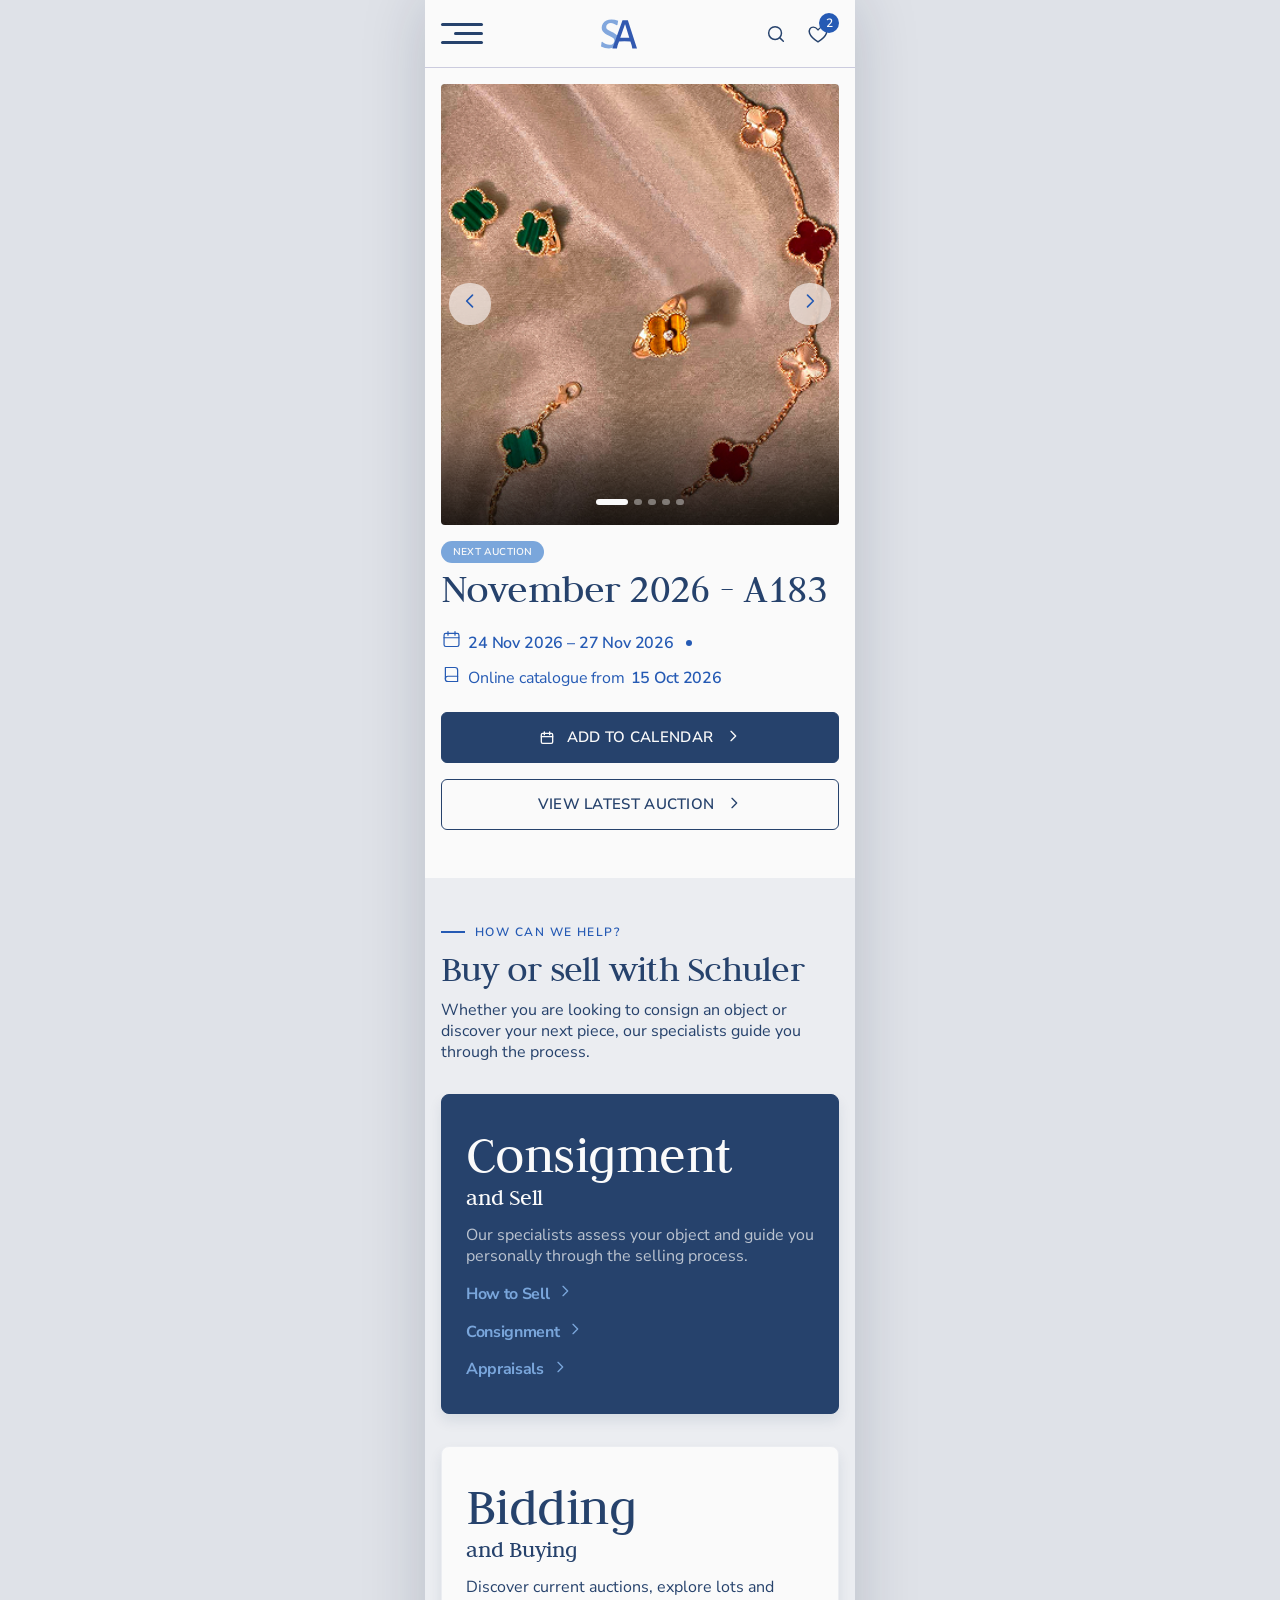
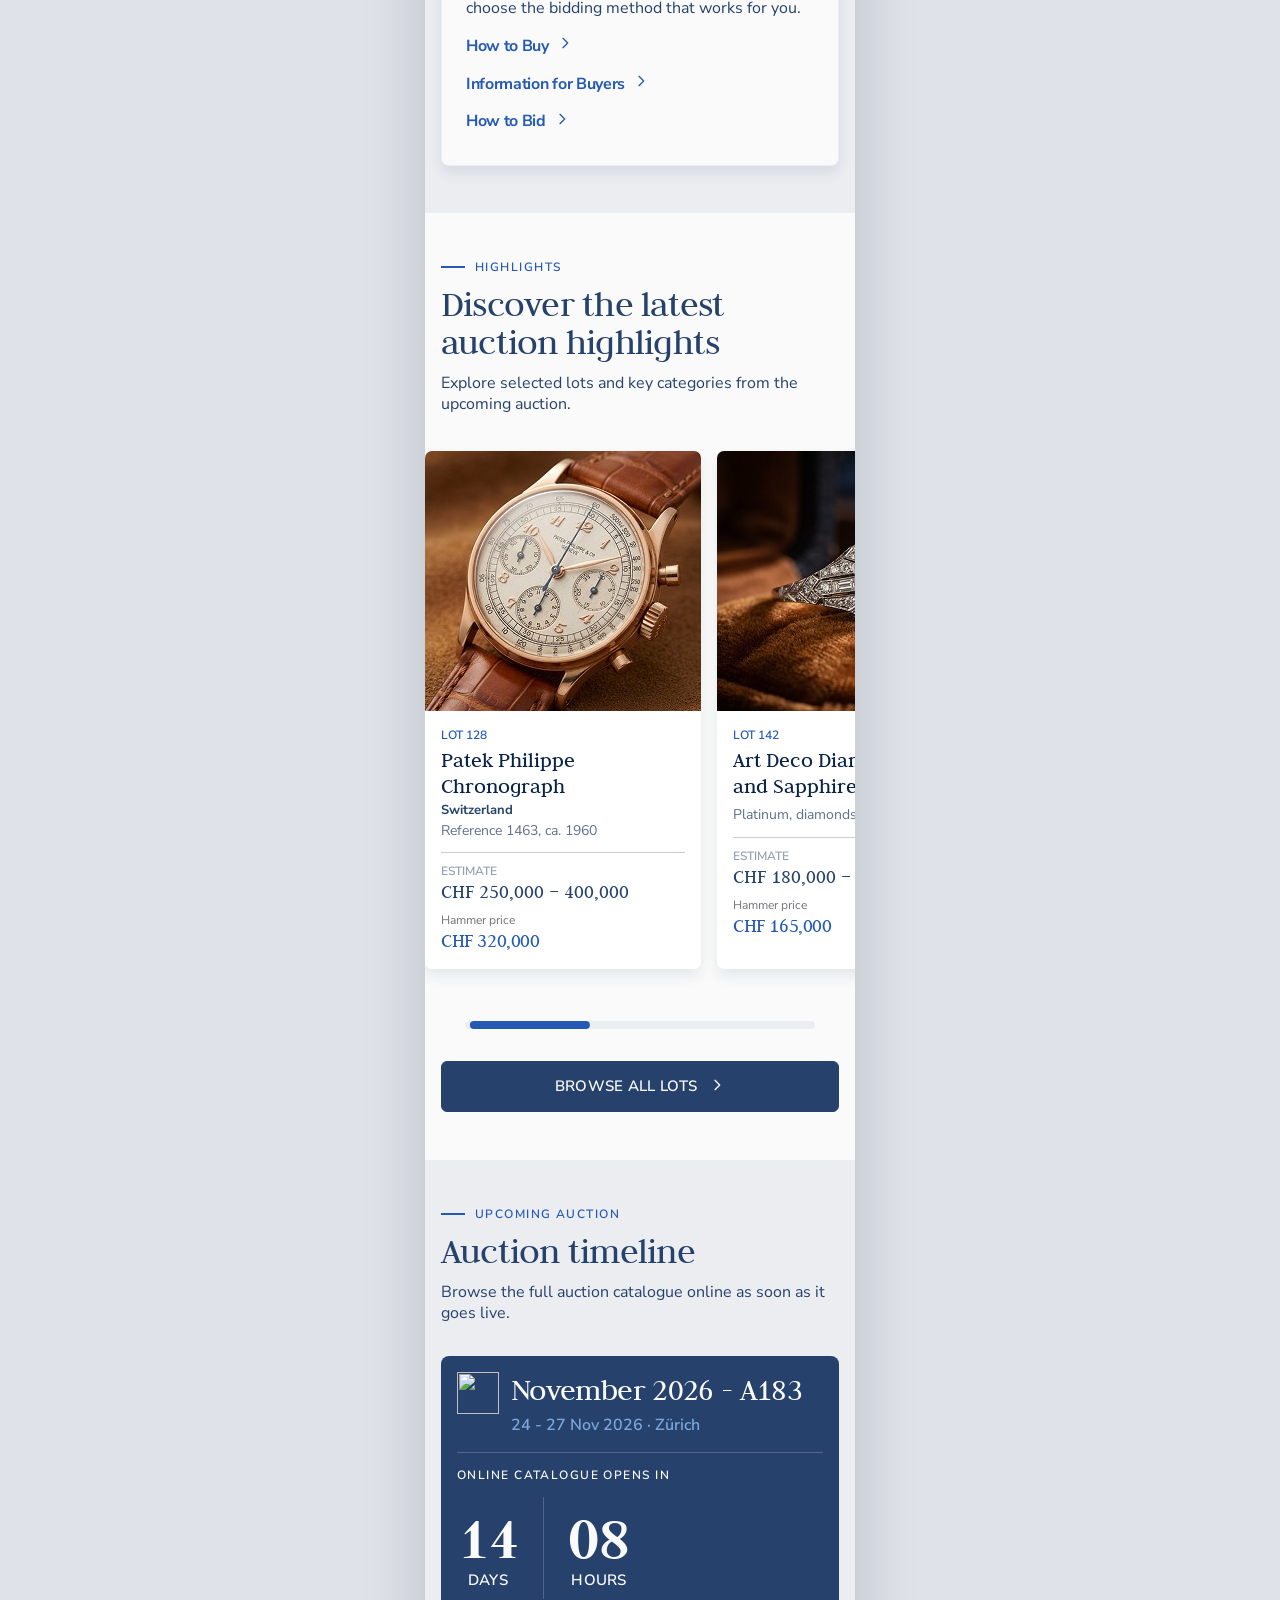
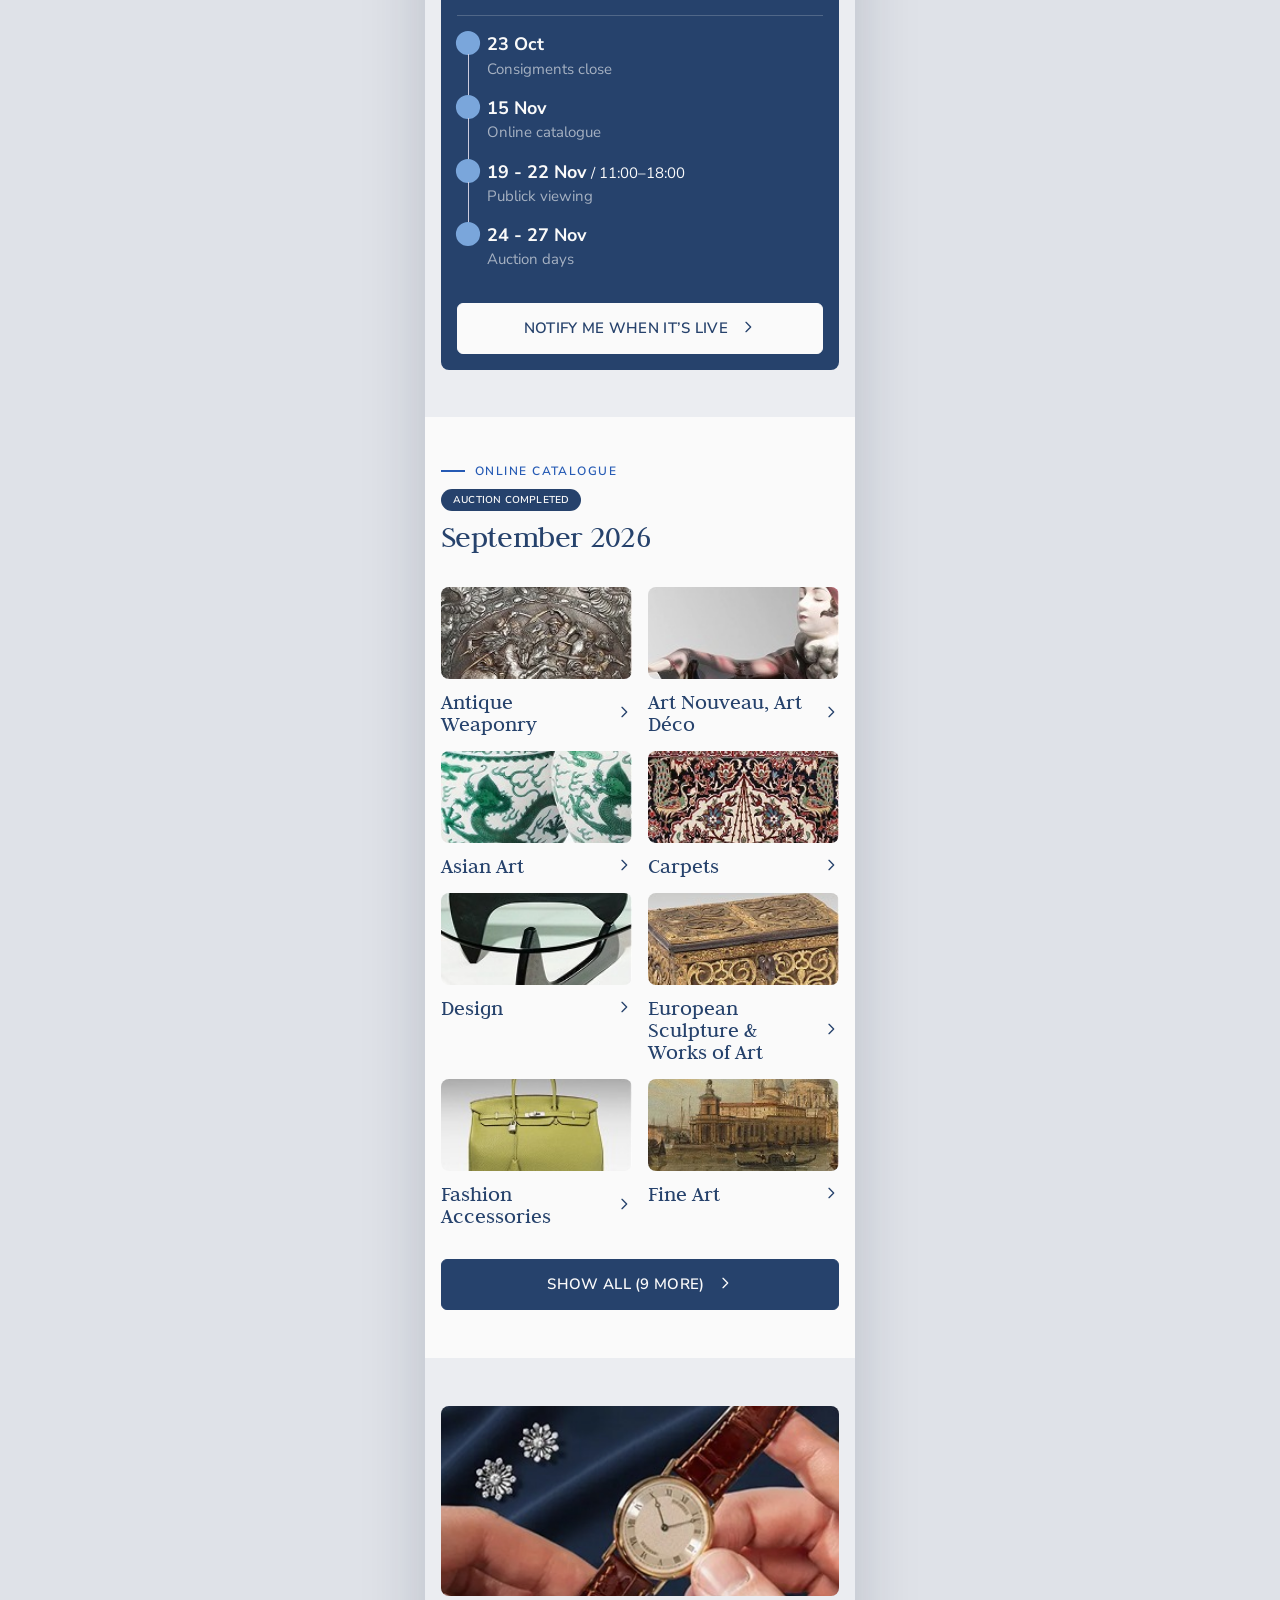
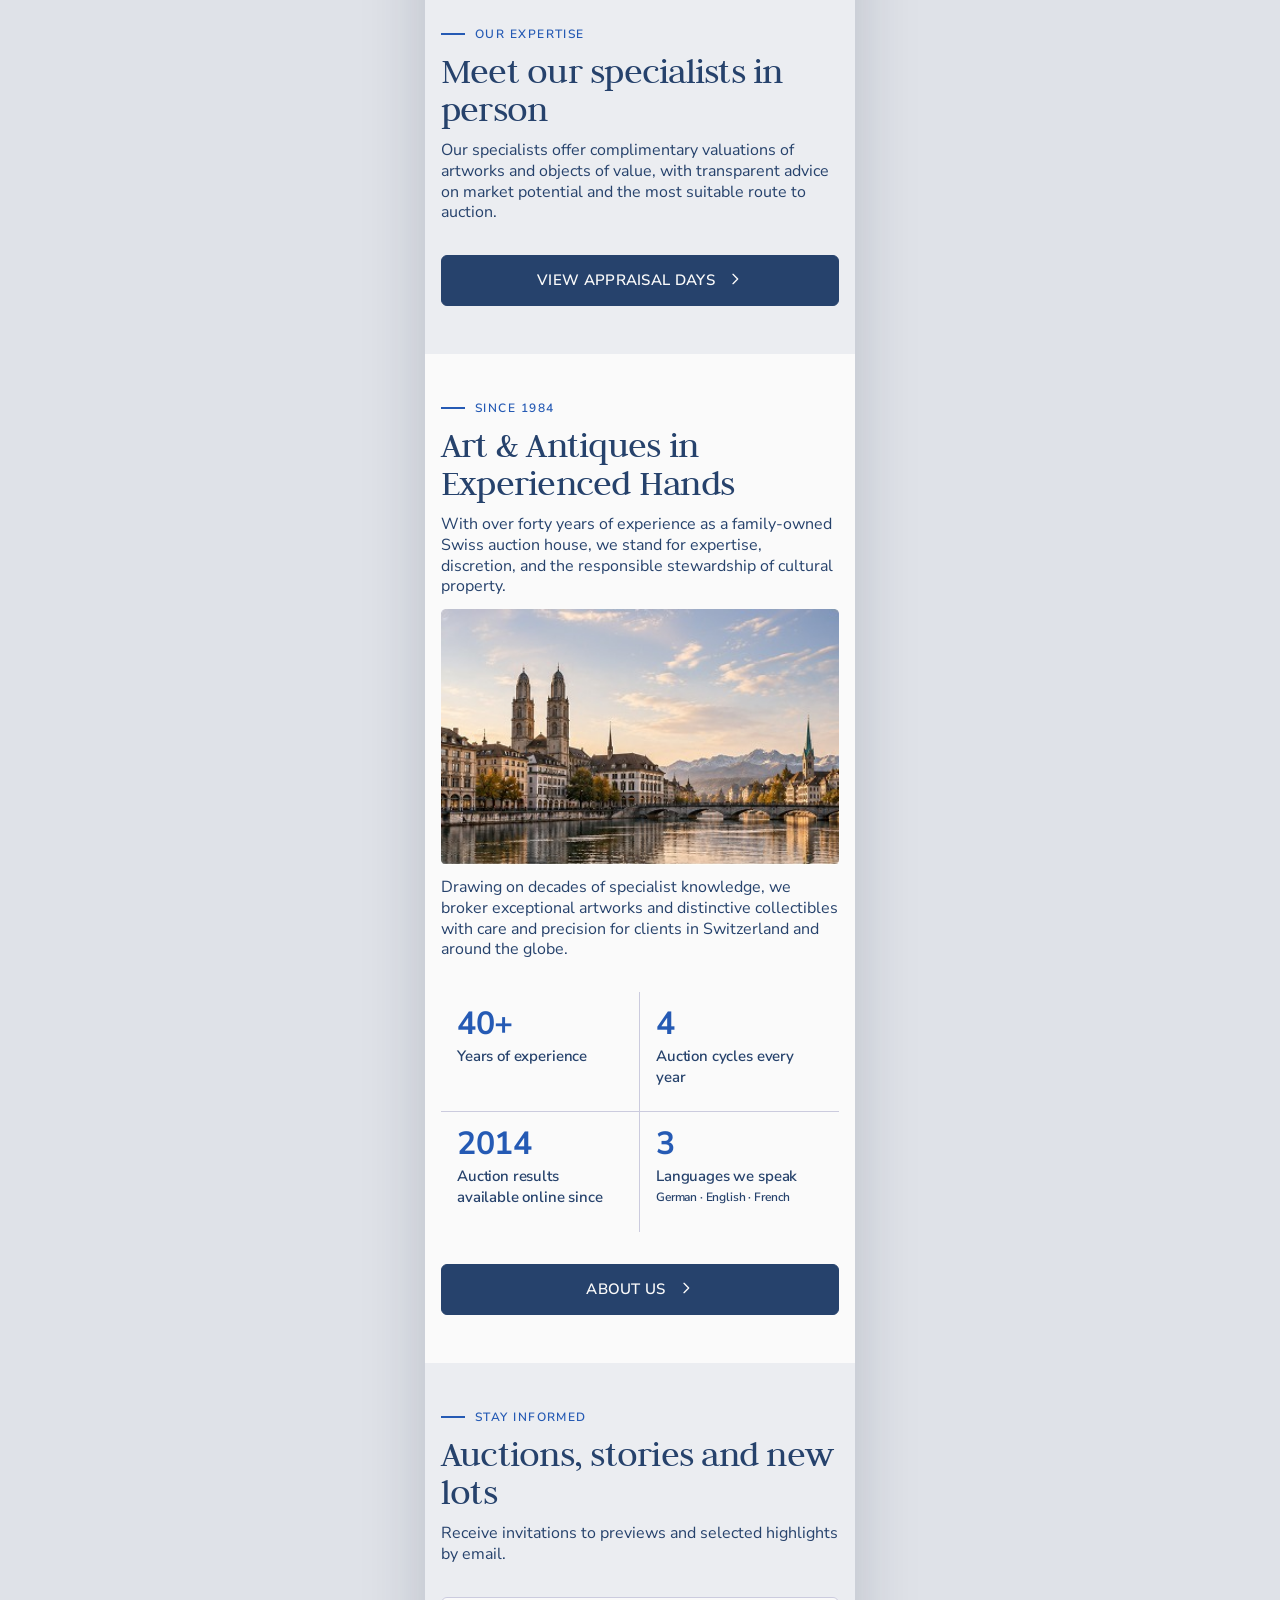
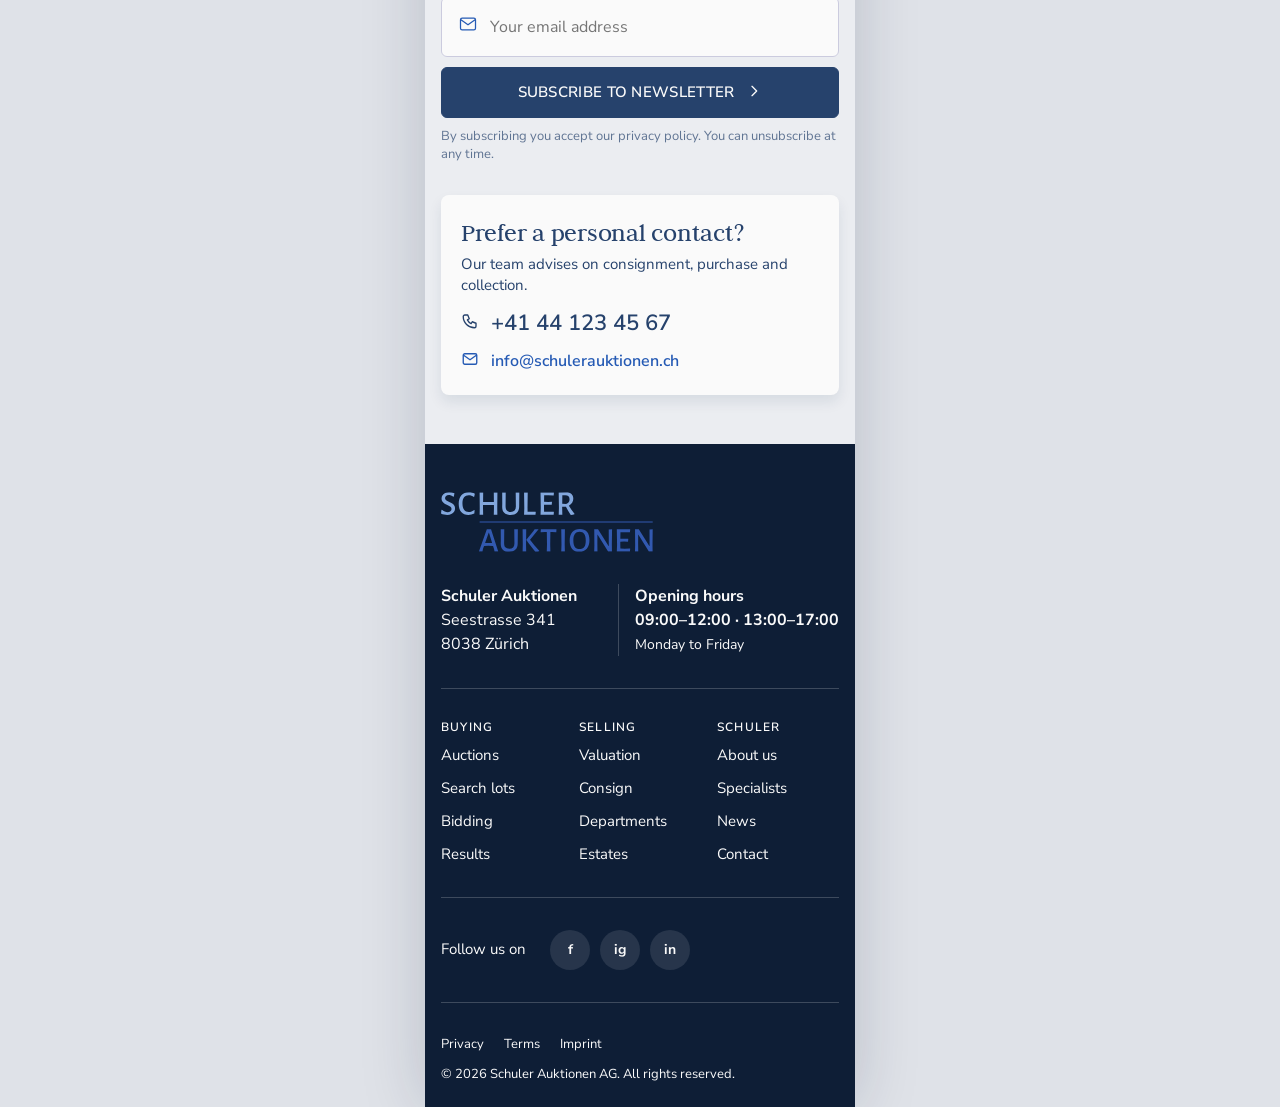
==== index.html @ 9af0af20 "Add files via upload" ====
<!doctype html>
<html lang="en">
<head>
<meta charset="utf-8">
<meta name="viewport" content="width=device-width,initial-scale=1">
<title>Schuler Auktionen – Home</title>
<link rel="preconnect" href="https://fonts.googleapis.com">
<link rel="preconnect" href="https://fonts.gstatic.com" crossorigin>
<link href="https://fonts.googleapis.com/css2?family=Judson:wght@400;700&family=Nunito+Sans:wght@400;500;600;700&display=swap" rel="stylesheet">
<link rel="stylesheet" href="styles.css">
</head>
<body>
<div class="page">
  <div id="site-header"></div>

  <!-- HERO -->
  <section class="hero">
    <div class="slider" data-slider data-auto>
      <div class="slides">
        <div><img src="assets/hero-1.jpg" alt="Van Cleef &amp; Arpels jewellery"></div>
        <div><img src="assets/hero-2.jpg" alt="Vintage wristwatch" loading="lazy"></div>
        <div><img src="assets/hero-3.jpg" alt="Blue and white porcelain" loading="lazy"></div>
        <div><img src="assets/hero-4.jpg" alt="Louis XVI commode" loading="lazy"></div>
        <div><img src="assets/hero-5.jpg" alt="Famille rose vase" loading="lazy"></div>
      </div>
      <div class="arrows"><button class="arrow prev" aria-label="Previous"><span data-i="left"></span></button><button class="arrow next" aria-label="Next"><span data-i="right"></span></button></div>
      <div class="dots"></div>
    </div>
    <div class="content" data-stagger>
      <div class="title">
        <span class="tag light" data-reveal>Next auction</span>
        <h1 data-reveal>November 2026 - A183</h1>
      </div>
      <div class="facts" data-reveal>
        <span class="i"><span data-i="cal"></span><b>24 Nov 2026 – 27 Nov 2026</b></span><i class="sep"></i>
        <span class="i"><span data-i="book"></span>Online catalogue from <b>15 Oct 2026</b></span>
      </div>
      <div class="actions" data-reveal>
        <a class="btn"><span data-i="cal" style="display:contents"></span><span>Add to calendar</span><span data-i="right"></span></a>
        <a class="btn outline" href="auction.html"><span>View Latest Auction</span><span data-i="right"></span></a>
      </div>
    </div>
  </section>

  <!-- SELL OR BUY -->
  <section class="sec bg" id="sell" data-stagger>
    <div class="head">
      <div class="eyebrow">How can we help?</div>
      <h2 data-reveal>Buy or sell with Schuler</h2>
      <p data-reveal>Whether you are looking to consign an object or discover your next piece, our specialists guide you through the process.</p>
    </div>
    <div class="card navy" data-reveal>
      <div><div class="big">Consigment</div><div class="sub">and Sell</div></div>
      <p>Our specialists assess your object and guide you personally through the selling process.</p>
      <div class="links"><a class="link" href="auction.html#selling">How to Sell <span data-i="right"></span></a><a class="link" href="auction.html#selling">Consignment <span data-i="right"></span></a><a class="link" href="appraisal.html">Appraisals <span data-i="right"></span></a></div>
    </div>
    <div class="card" data-reveal style="--d:.12s">
      <div><div class="big">Bidding</div><div class="sub">and Buying</div></div>
      <p>Discover current auctions, explore lots and choose the bidding method that works for you.</p>
      <div class="links"><a class="link" href="auction.html#bidding">How to Buy <span data-i="right"></span></a><a class="link" href="auction.html#bidding">Information for Buyers <span data-i="right"></span></a><a class="link" href="auction.html#bidding">How to Bid <span data-i="right"></span></a></div>
    </div>
  </section>

  <!-- HIGHLIGHTS -->
  <section class="sec" id="highlights">
    <div class="head" data-stagger>
      <div class="eyebrow">HIGHLIGHTS</div>
      <h2 data-reveal>Discover the latest auction highlights</h2>
      <p data-reveal>Explore selected lots and key categories from the upcoming auction.</p>
    </div>
    <div class="rail" data-meter="#hl-meter" data-reveal="right">
      <div class="hl"><div class="im"><img src="assets/lot-watch.jpg" alt="Patek Philippe Chronograph" loading="lazy"></div>
        <div class="d"><div><div class="num">Lot 128</div><h3>Patek Philippe<br>Chronograph</h3><div class="cty">Switzerland</div><div class="desc">Reference 1463, ca. 1960</div></div><hr>
        <div><div class="lbl">Estimate</div><div class="val">CHF 250,000 – 400,000</div></div>
        <div class="hammer"><div class="lbl">Hammer price</div><div class="val">CHF 320,000</div></div></div></div>
      <div class="hl"><div class="im"><img src="assets/lot-ring.jpg" alt="Art Deco ring" loading="lazy"></div>
        <div class="d"><div><div class="num">Lot 142</div><h3>Art Deco Diamond<br>and Sapphire Ring</h3><div class="desc">Platinum, diamonds, and sapphires, circa 1925</div></div><hr>
        <div><div class="lbl">Estimate</div><div class="val">CHF 180,000 – 280,000</div></div>
        <div class="hammer"><div class="lbl">Hammer price</div><div class="val">CHF 165,000</div></div></div></div>
      <div class="hl"><div class="im"><img src="assets/lot-vase.jpg" alt="Qing Dynasty vase" loading="lazy"></div>
        <div class="d"><div><div class="num">Lot 318</div><h3>Qing Dynasty Blue and White Porcelain Vase</h3><div class="cty">China</div><div class="desc">Porcelain, cobalt blue underglaze, Qianlong mark</div></div><hr>
        <div><div class="lbl">Estimate</div><div class="val">CHF 12,000 – 18,000</div></div>
        <div class="hammer"><div class="lbl">Hammer price</div><div class="val">CHF 16,000</div></div></div></div>
      <div class="hl"><div class="im"><img src="assets/lot-commode.jpg" alt="Louis XVI commode" loading="lazy"></div>
        <div class="d"><div><div class="num">Lot 142</div><h3>Louis XVI Commode à Vantaux</h3><div class="cty">France</div><div class="desc">Mahogany, ormolu mounts, late 18th century</div></div><hr>
        <div><div class="lbl">Estimate</div><div class="val">CHF 8,000 – 12,000</div></div>
        <div class="hammer"><div class="lbl">Hammer price</div><div class="val">CHF 13,000</div></div></div></div>
    </div>
    <div class="meter" id="hl-meter"><i></i></div>
    <a class="btn" href="auction.html#lots" data-reveal><span>Browse all lots</span><span data-i="right"></span></a>
  </section>

  <!-- TIMELINE -->
  <section class="sec bg" id="timeline">
    <div class="head" data-stagger>
      <div class="eyebrow">Upcoming auction</div>
      <h2 data-reveal>Auction timeline</h2>
      <p data-reveal>Browse the full auction catalogue online as soon as it goes live.</p>
    </div>
    <div class="timeline" data-reveal="zoom">
      <div class="row"><img src="assets/34621.svg" alt="">
        <div><h3>November 2026 - A183</h3><div class="when">24 - 27 Nov 2026 · Zürich</div></div></div>
      <div class="divider"></div>
      <div class="small-caps">online CATALOGUE opens in</div>
      <div class="count"><div><b data-count="14" data-pad="2">14</b><span>DAYS</span></div><div class="vl"></div><div><b data-count="8" data-pad="2">08</b><span>hours</span></div></div>
      <div class="divider"></div>
      <div class="steps">
        <div class="step"><div class="ic"><span class="dot"></span><span class="vl2"></span></div><div class="c"><b>23 Oct</b><span>Consigments close</span></div></div>
        <div class="step"><div class="ic"><span class="dot"></span><span class="vl2"></span></div><div class="c"><b>15 Nov</b><span>Online catalogue</span></div></div>
        <div class="step"><div class="ic"><span class="dot"></span><span class="vl2"></span></div><div class="c"><b>19 - 22 Nov <span style="font-weight:400;opacity:1">/ 11:00–18:00</span></b><span>Publick viewing</span></div></div>
        <div class="step"><div class="ic"><span class="dot"></span></div><div class="c"><b>24 - 27 Nov</b><span>Auction days</span></div></div>
      </div>
      <a class="btn white"><span>Notify me when it’s live</span><span data-i="right"></span></a>
    </div>
  </section>

  <!-- ONLINE CATALOGUE / DEPARTMENTS -->
  <section class="sec" id="departments">
    <div class="head" data-stagger>
      <div class="eyebrow">Online Catalogue</div>
      <div data-reveal style="display:flex;flex-direction:column;gap:8px"><span class="tag">Auction completed</span><h2 style="font-size:32px;letter-spacing:-.64px;line-height:1.1">September 2026</h2></div>
    </div>
    <div class="grid2" data-stagger>
      <a class="cat" href="category.html" data-reveal><div class="im"><img src="assets/cat-weaponry.jpg" alt="" loading="lazy"></div><div class="nm"><span>Antique Weaponry</span><span data-i="right"></span></div></a>
      <div class="cat" data-reveal><div class="im"><img src="assets/cat-nouveau.jpg" alt="" loading="lazy"></div><div class="nm"><span>Art Nouveau, Art Déco</span><span data-i="right"></span></div></div>
      <div class="cat" data-reveal><div class="im"><img src="assets/cat-asian.jpg" alt="" loading="lazy"></div><div class="nm"><span>Asian Art</span><span data-i="right"></span></div></div>
      <div class="cat" data-reveal><div class="im"><img src="assets/cat-carpets.jpg" alt="" loading="lazy"></div><div class="nm"><span>Carpets</span><span data-i="right"></span></div></div>
      <div class="cat" data-reveal><div class="im"><img src="assets/cat-design.jpg" alt="" loading="lazy"></div><div class="nm"><span>Design</span><span data-i="right"></span></div></div>
      <div class="cat" data-reveal><div class="im"><img src="assets/cat-sculpture.jpg" alt="" loading="lazy"></div><div class="nm"><span>European Sculpture &amp; Works of Art</span><span data-i="right"></span></div></div>
      <div class="cat" data-reveal><div class="im"><img src="assets/cat-fashion.jpg" alt="" loading="lazy"></div><div class="nm"><span>Fashion Accessories</span><span data-i="right"></span></div></div>
      <div class="cat" data-reveal><div class="im"><img src="assets/cat-fineart.jpg" alt="" loading="lazy"></div><div class="nm"><span>Fine Art</span><span data-i="right"></span></div></div>
    </div>
    <a class="btn" href="auction.html#departments" data-reveal><span>Show All (9 more)</span><span data-i="right"></span></a>
  </section>

  <!-- APPRAISAL -->
  <section class="sec bg" id="expertise">
    <div class="photo" data-reveal="clip"><img src="assets/expertise.jpg" alt="Our specialists" data-parallax="0.03" loading="lazy"></div>
    <div class="head" data-stagger>
      <div class="eyebrow">OUR EXPERTISE</div>
      <h2 data-reveal>Meet our specialists in person</h2>
      <p data-reveal>Our specialists offer complimentary valuations of artworks and objects of value, with transparent advice on market potential and the most suitable route to auction.</p>
    </div>
    <a class="btn" href="appraisal.html" data-reveal><span>View Appraisal days</span><span data-i="right"></span></a>
  </section>

  <!-- ABOUT -->
  <section class="sec about" id="about">
    <div class="head" data-stagger>
      <div class="eyebrow">Since 1984</div>
      <h2 data-reveal>Art &amp; Antiques in Experienced Hands</h2>
      <p data-reveal>With over forty years of experience as a family-owned Swiss auction house, we stand for expertise, discretion, and the responsible stewardship of cultural property.</p>
      <div data-reveal="clip" style="overflow:hidden;border-radius:4px"><img src="assets/about.jpg" alt="Schuler Auktionen" loading="lazy"></div>
      <p data-reveal>Drawing on decades of specialist knowledge, we broker exceptional artworks and distinctive collectibles with care and precision for clients in Switzerland and around the globe.</p>
    </div>
    <div class="stats" data-stagger>
      <div data-reveal><b data-count="40" data-suffix="+">40+</b><span>Years of experience</span></div>
      <div data-reveal><b data-count="4">4</b><span>Auction cycles every year</span></div>
      <div data-reveal><b data-count="2014" data-from="1984">2014</b><span>Auction results available online since</span></div>
      <div data-reveal><b data-count="3">3</b><span>Languages we speak<small>German · English · French</small></span></div>
    </div>
    <a class="btn" data-reveal><span>About us</span><span data-i="right"></span></a>
  </section>

  <!-- NEWSLETTER + CONTACT -->
  <section class="sec bg" id="contact">
    <div class="head" data-stagger>
      <div class="eyebrow">Stay informed</div>
      <h2 data-reveal>Auctions, stories and new lots</h2>
      <p data-reveal>Receive invitations to previews and selected highlights by email.</p>
    </div>
    <form data-news data-reveal style="display:flex;flex-direction:column;gap:10px">
      <label class="input"><span data-i="mail"></span><input type="email" placeholder="Your email address" required></label>
      <button class="btn" type="submit"><span>Subscribe to newsletter</span><span data-i="right"></span></button>
      <p class="note">By subscribing you accept our privacy policy. You can unsubscribe at any time.</p>
    </form>
    <div class="contact" data-reveal="zoom">
      <div style="display:flex;flex-direction:column;gap:8px"><h3>Prefer a personal contact?</h3><p style="font-size:15px;line-height:1.4">Our team advises on consignment, purchase and collection.</p></div>
      <a class="l tel" href="tel:+41441234567"><span data-i="phone"></span>+41 44 123 45 67</a>
      <a class="l mail" href="mailto:info@schulerauktionen.ch"><span data-i="mail"></span>info@schulerauktionen.ch</a>
    </div>
  </section>

  <div id="site-footer"></div>
</div>
<script src="app.js"></script>
</body>
</html>
---- styles.css ----
/* Schuler Auktionen – közös stílusok (Figma: 393px mobil design, webre skálázva) */
:root{
  --white:#fafafa; --navy:#26426c; --blue:#255ab4; --line:#cbcbde; --ivory:#f2f2f0;
  --stone:#727277; --bg:#ebedf1; --light:#7aa6db; --ink:#0a2248; --deep:#0e1e36;
  --shadow:0 7px 14px rgba(16,40,73,.09);
  --serif:'Judson',Georgia,serif; --sans:'Nunito Sans',system-ui,sans-serif;
  --ease:cubic-bezier(.22,.8,.24,1);
}
*{box-sizing:border-box;margin:0;padding:0}
html{scroll-behavior:smooth;-webkit-text-size-adjust:100%}
body{font-family:var(--sans);background:#dfe2e8;color:var(--navy);line-height:1.4}
a{color:inherit;text-decoration:none}
button{font:inherit;color:inherit;background:none;border:0;cursor:pointer}
img{display:block;max-width:100%}

/* Mobil oszlop – asztali gépen középre igazítva */
.page{max-width:430px;margin:0 auto;background:var(--white);position:relative;box-shadow:0 0 60px rgba(14,30,54,.18);overflow-x:clip}
.progress{position:fixed;top:0;left:50%;transform:translateX(-50%);width:100%;max-width:430px;height:3px;z-index:60;pointer-events:none}
.progress i{display:block;height:100%;width:100%;background:var(--blue);transform-origin:0 50%;transform:scaleX(0)}

/* Fejléc */
.top{position:sticky;top:env(safe-area-inset-top,0px);z-index:50;background:var(--white);height:68px;border-bottom:1px solid var(--line);display:flex;align-items:center;justify-content:space-between;padding:0 16px;transition:box-shadow .3s,height .3s var(--ease)}
.top.scrolled{box-shadow:0 6px 18px rgba(16,40,73,.12);height:60px}
.burger{width:42px;height:42px;display:flex;flex-direction:column;gap:6px;justify-content:center;align-items:flex-end}
.burger i{display:block;height:3px;width:100%;border-radius:2px;background:var(--navy);transition:transform .35s var(--ease),opacity .2s,width .3s}
.burger i:nth-child(2){width:70%}
.burger:hover i:nth-child(2){width:100%}
.menu-open .burger i:nth-child(1){transform:translateY(9px) rotate(45deg)}
.menu-open .burger i:nth-child(2){opacity:0}
.menu-open .burger i:nth-child(3){transform:translateY(-9px) rotate(-45deg)}
.logo{flex:1;display:flex;justify-content:center}
.logo img{height:40px;width:40px;transition:transform .4s var(--ease)}
.top.scrolled .logo img{transform:scale(.9)}
.icons{display:flex;width:84px;justify-content:flex-end}
.icbtn{position:relative;width:42px;height:42px;display:grid;place-items:center;color:var(--navy);border-radius:4px}
.icbtn svg{width:22px;height:22px;fill:none;stroke:currentColor;stroke-width:1.6;stroke-linecap:round;stroke-linejoin:round}
.badge{position:absolute;top:0;right:0;min-width:20px;height:20px;border-radius:100px;background:var(--blue);color:var(--white);font:600 12px/20px var(--sans);text-align:center;transition:transform .35s var(--ease)}
.badge.bump{transform:scale(1.35)}

/* Tipó */
.serif{font-family:var(--serif);font-weight:400}
h1,h2,h3{font-family:var(--serif);font-weight:400;color:var(--navy)}
h1{font-size:42px;line-height:1;letter-spacing:-.84px}
h2{font-size:38px;line-height:1;letter-spacing:-.76px}
.eyebrow{display:flex;align-items:center;gap:10px;color:var(--blue);font:600 12px/1 var(--sans);letter-spacing:1.44px;text-transform:uppercase}
.eyebrow::before{content:"";width:24px;height:2px;background:currentColor;transform-origin:0 50%;transition:transform .8s var(--ease) .15s;transform:scaleX(0)}
.in .eyebrow::before,.eyebrow.in::before{transform:scaleX(1)}
.on-dark .eyebrow{color:var(--light)}
.sec{padding:48px 16px;display:flex;flex-direction:column;gap:32px;position:relative}
.sec.bg{background:var(--bg)} .sec.ivory{background:var(--ivory)} .sec.navy{background:var(--navy);color:var(--white)}
.sec.navy h1,.sec.navy h2,.sec.navy h3{color:var(--white)}
.head{display:flex;flex-direction:column;gap:12px}
.head p{font-size:16px;line-height:1.3}
.tag{align-self:flex-start;background:var(--navy);color:var(--white);font:600 10px/1 var(--sans);letter-spacing:.2px;text-transform:uppercase;padding:6px 12px;border-radius:34px}
.tag.light{background:var(--light)}

/* Gombok */
.btn{display:flex;align-items:center;justify-content:center;gap:12px;width:100%;min-height:48px;padding:15px 16px;border-radius:6px;font:600 15px/1 var(--sans);letter-spacing:.3px;text-transform:uppercase;background:var(--navy);color:var(--white);border:1px solid var(--navy);position:relative;overflow:hidden;transition:background .3s,color .3s,transform .3s var(--ease)}
.btn svg{width:16px;height:16px;fill:none;stroke:currentColor;stroke-width:2;stroke-linecap:round;stroke-linejoin:round;transition:transform .3s var(--ease)}
.btn:hover svg{transform:translateX(4px)}
.btn:active{transform:scale(.98)}
.btn.outline{background:transparent;color:var(--navy)}
.btn.outline:hover{background:var(--navy);color:var(--white)}
.btn.white{background:var(--white);color:var(--navy);border-color:var(--white)}
.btn.outline-light{background:var(--white);color:var(--blue);border-color:var(--line)}
.link{display:inline-flex;align-items:center;gap:8px;font:700 16px/1.3 var(--sans);letter-spacing:-.32px;color:var(--blue)}
.link svg{width:16px;height:16px;fill:none;stroke:currentColor;stroke-width:2;stroke-linecap:round;stroke-linejoin:round;transition:transform .3s var(--ease)}
.link:hover svg{transform:translateX(5px)}
.navy .link{color:var(--light)}

/* Hero / carousel */
.hero{padding:16px 16px 48px;display:flex;flex-direction:column;gap:16px}
.hero .slider{height:auto;aspect-ratio:361/400}
.slider{position:relative;height:400px;border-radius:4px;overflow:hidden;background:var(--bg)}
.slides{display:flex;height:100%;transition:transform .7s var(--ease);will-change:transform}
.slides>*{flex:0 0 100%;position:relative;overflow:hidden}
.slides img{width:100%;height:100%;object-fit:cover;transition:transform 6s linear}
.slides>.cur img{transform:scale(1.06)}
.slides>*::after,.shade::after{content:"";position:absolute;inset:0;background:linear-gradient(to bottom,transparent 71.75%,rgba(0,0,0,.6))}
.arrows{position:absolute;inset:0;display:flex;align-items:center;justify-content:space-between;padding:0 8px;pointer-events:none}
.arrow{pointer-events:auto;width:42px;height:42px;border-radius:20px;background:rgba(255,255,255,.6);backdrop-filter:blur(10px);display:grid;place-items:center;color:var(--blue);transition:transform .3s var(--ease),background .3s}
.arrow:hover{background:rgba(255,255,255,.9);transform:scale(1.08)}
.arrow svg{width:20px;height:20px;fill:none;stroke:currentColor;stroke-width:2;stroke-linecap:round;stroke-linejoin:round}
.dots{position:absolute;left:0;right:0;bottom:20px;display:flex;justify-content:center;gap:6px}
.dots i{height:6px;width:8px;border-radius:10px;background:var(--white);opacity:.4;transition:width .45s var(--ease),opacity .3s;cursor:pointer}
.dots i.on{width:32px;opacity:1}
.hero .content{display:flex;flex-direction:column;gap:20px}
.hero .title{display:flex;flex-direction:column;gap:4px}
.facts{display:flex;flex-wrap:wrap;gap:8px 12px;align-items:center;color:var(--blue);font-size:16px;letter-spacing:-.16px}
.facts b{font-weight:600}
.facts .sep{width:6px;height:6px;border-radius:50%;background:var(--blue)}
.facts .i{display:flex;align-items:center;gap:6px}
.facts svg{width:21px;height:21px;fill:none;stroke:var(--blue);stroke-width:1.4;stroke-linecap:round;stroke-linejoin:round}
.actions{display:flex;flex-direction:column;gap:16px}

/* Kártyák */
.card{background:var(--white);border:1px solid var(--bg);border-radius:8px;box-shadow:var(--shadow);padding:32px 24px;display:flex;flex-direction:column;gap:16px}
.card.navy{background:var(--navy);border-color:var(--navy);color:var(--white)}
.card .big{font:400 54px/1 var(--serif);letter-spacing:-.54px}
.card .sub{font:400 24px/1 var(--serif);letter-spacing:-.24px;margin-top:4px}
.card p{font-size:16px;line-height:1.32}
.card.navy p{opacity:.7}
.card .links{display:flex;flex-direction:column;gap:16px}

/* Highlight carousel */
.rail{display:flex;gap:16px;overflow-x:auto;scroll-snap-type:x mandatory;margin:0 -16px;padding:4px 16px 20px;scrollbar-width:none;-webkit-overflow-scrolling:touch}
.rail::-webkit-scrollbar{display:none}
.rail>*{scroll-snap-align:start}
.hl{flex:0 0 276px;background:#fff;border-radius:7px;box-shadow:var(--shadow);overflow:hidden;position:relative;transition:transform .5s var(--ease),box-shadow .5s}
a.hl:hover{transform:translateY(-6px);box-shadow:0 16px 28px rgba(16,40,73,.16)}
.hl .im{height:260px;overflow:hidden;position:relative}
.hl .im img{width:100%;height:100%;object-fit:cover;transition:transform 1s var(--ease)}
a.hl:hover .im img{transform:scale(1.07)}
.hl .d{padding:18px 16px;display:flex;flex-direction:column;gap:12px}
.hl .num{font:600 12px/1 var(--sans);text-transform:uppercase;color:var(--blue)}
.hl h3{font-size:22px;line-height:1.2;color:var(--ink);height:52px;overflow:hidden;margin-top:6px}
.hl .cty{font:700 13px/1.2 var(--sans);color:var(--navy);margin-top:4px}
.hl .cty+.desc{margin-top:2px}
.hl .desc{font-size:14px;color:#5f718d;white-space:nowrap;overflow:hidden;text-overflow:ellipsis;margin-top:6px}
.hl hr,.lot hr{border:0;border-top:1px solid var(--line);margin:0}
.lbl{font:600 12px/1 var(--sans);text-transform:uppercase;opacity:.5}
.val{font:400 20px/1.05 var(--serif);margin-top:4px}
.hammer .lbl{opacity:1;color:var(--stone);text-transform:none;font-weight:400}
.hammer .val{color:var(--blue);letter-spacing:-.4px}
.fav{position:absolute;right:12px;top:12px;width:32px;height:32px;border-radius:50%;background:rgba(250,250,250,.92);display:grid;place-items:center;color:var(--navy);transition:transform .35s var(--ease),background .3s,color .3s;z-index:2}
.fav>span,.sticky-act .heart>span{display:flex;align-items:center;justify-content:center}
.fav svg{display:block;width:17px;height:17px;fill:none;stroke:currentColor;stroke-width:1.8;stroke-linejoin:round;transition:fill .3s}
.fav:hover{transform:scale(1.12)}
.fav.on{background:var(--blue);color:#fff}.fav.on svg{fill:currentColor}
.fav.pop{animation:pop .5s var(--ease)}
@keyframes pop{40%{transform:scale(1.4)}100%{transform:scale(1)}}
.meter{margin:0 24px;height:8px;border-radius:20px;background:var(--bg);overflow:hidden}
.meter i{display:block;height:100%;width:120px;border-radius:10px;background:var(--blue);transform:translateX(0)}

/* Timeline / countdown */
.timeline{background:var(--navy);border-radius:8px;padding:16px;display:flex;flex-direction:column;gap:16px;color:var(--white)}
.timeline .row{display:flex;gap:12px;align-items:flex-start}
.timeline .row img{width:42px;height:42px}
.timeline h3{font-size:32px;line-height:1.1;letter-spacing:-.64px;color:var(--white)}
.timeline .when{font:600 16px/1.3 var(--sans);color:var(--light);margin-top:8px}
.divider{height:1px;background:rgba(250,250,250,.2)}
.small-caps{font:600 12px/1 var(--sans);letter-spacing:1.44px;text-transform:uppercase}
.count{display:flex;align-items:stretch;gap:24px}
.count>div{text-align:center;padding:8px 0}
.count b{display:block;font:700 64px/1 var(--serif)}
.count span{font:600 15px/1.4 var(--sans);letter-spacing:.3px;text-transform:uppercase}
.count .vl{width:1px;background:rgba(250,250,250,.2);padding:0}
.steps{display:flex;flex-direction:column}
.step{display:flex;gap:8px;position:relative}
.step .ic{display:flex;flex-direction:column;align-items:center}
.step .dot{width:22px;height:22px;border-radius:50%;border:2px solid var(--light);background:var(--navy);flex:none;transition:background .4s,transform .4s var(--ease)}
.step.in .dot{background:var(--light);transform:scale(1.1)}
.step .vl2{flex:1;width:1px;background:var(--line);transform-origin:0 0;transform:scaleY(0);transition:transform .9s var(--ease) .2s}
.step.in .vl2{transform:scaleY(1)}
.step .c{padding-bottom:16px}
.step .c b{font:700 18px/1.4 var(--sans);display:block}
.step .c span{font-size:15px;opacity:.6;line-height:1.32}

/* Department grid */
.grid2{display:grid;grid-template-columns:1fr 1fr;gap:16px}
.cat{display:flex;flex-direction:column;gap:12px}
.cat .im{height:92px;border-radius:8px;overflow:hidden}
.cat .im img{width:100%;height:100%;object-fit:cover;transition:transform .8s var(--ease)}
a.cat:hover .im img{transform:scale(1.1)}
.cat .nm{display:flex;align-items:center;justify-content:space-between;gap:6px;font:400 22px/1 var(--serif);text-align:left}
.cat .nm svg{width:16px;height:16px;flex:none;fill:none;stroke:currentColor;stroke-width:2;stroke-linecap:round;stroke-linejoin:round;transition:transform .3s var(--ease)}
a.cat:hover .nm svg{transform:translateX(4px)}
.photo{height:190px;border-radius:8px;overflow:hidden;position:relative}
.photo img{position:absolute;inset:-6% 0;width:100%;height:112%;object-fit:cover}

/* Statisztikák */
.stats{display:grid;grid-template-columns:1fr 1fr;font-weight:600}
.stats>div{padding:16px;min-height:120px;display:flex;flex-direction:column;gap:6px}
.stats>div:nth-child(1){border-right:1px solid var(--line);border-bottom:1px solid var(--line)}
.stats>div:nth-child(2){border-bottom:1px solid var(--line)}
.stats>div:nth-child(3){border-right:1px solid var(--line)}
.stats b{font-size:32px;line-height:1;letter-spacing:-.32px;color:var(--blue)}
.stats span{font-size:15px;letter-spacing:-.15px}
.stats small{display:block;font-size:12px;margin-top:2px}
.about img{border-radius:4px;width:100%;aspect-ratio:541/348;object-fit:cover}

/* Űrlap */
.input{display:flex;align-items:center;gap:12px;background:var(--white);border:1px solid var(--line);border-radius:6px;padding:16px;color:var(--stone);font-size:16px}
.input svg{width:20px;height:20px;fill:none;stroke:var(--blue);stroke-width:1.5;stroke-linecap:round;stroke-linejoin:round;flex:none}
.input input{flex:1;border:0;outline:0;background:none;font:inherit;color:var(--navy)}
.input:focus-within{border-color:var(--blue);box-shadow:0 0 0 3px rgba(37,90,180,.15)}
.note{font-size:13px;line-height:1.35;opacity:.7}
.contact{background:var(--white);border-radius:8px;box-shadow:var(--shadow);padding:24px 20px;display:flex;flex-direction:column;gap:16px}
.contact h3{font-size:26px;line-height:1.05;letter-spacing:-.26px}
.contact .l{display:flex;align-items:center;gap:12px}
.contact svg{width:18px;height:18px;fill:none;stroke:currentColor;stroke-width:1.8;stroke-linecap:round;stroke-linejoin:round}
.contact .tel{font:600 22px/1 var(--sans)} .contact .mail{font:600 16px/1 var(--sans);color:var(--blue)}

/* Lábléc */
.footer{background:var(--deep);color:var(--white);padding:48px 16px 24px;display:flex;flex-direction:column;gap:32px}
.footer .flogo{height:60px;width:212px}
.footer .cols{display:flex;gap:16px;align-items:center}
.footer .cols>div:first-child{flex:1;font-size:16px;line-height:1.5}
.footer .vsep{width:1px;align-self:stretch;background:rgba(250,250,250,.2)}
.footer hr{border:0;border-top:1px solid rgba(250,250,250,.2)}
.footer .nav{display:flex;gap:16px}
.footer .nav>div{flex:1;display:flex;flex-direction:column;gap:12px;font-size:15px}
.footer .nav b{font:600 12px/1 var(--sans);letter-spacing:1.2px;text-transform:uppercase}
.footer .nav a{transition:color .25s,transform .25s}
.footer .nav a:hover{color:var(--light);transform:translateX(3px)}
.social{display:flex;gap:10px;align-items:center}
.social span{margin-right:14px;font-size:15px}
.social a{width:40px;height:40px;border-radius:20px;background:rgba(250,250,250,.1);display:grid;place-items:center;font:700 14px var(--sans);transition:background .3s,transform .3s var(--ease)}
.social a:hover{background:var(--blue);transform:translateY(-3px)}
.legal{font-size:13px;display:flex;flex-direction:column;gap:12px}
.legal .l{display:flex;gap:20px}

/* Aukció oldal */
.sub-hero{padding:16px 16px 48px}
.tabs{position:sticky;top:calc(60px + env(safe-area-inset-top,0px));z-index:40;background:var(--ivory);border-top:1px solid var(--line);border-bottom:1px solid var(--line);height:58px;display:flex;gap:12px;padding:0 16px;overflow-x:auto;scrollbar-width:none}
.tabs::-webkit-scrollbar{display:none}
.tabs a{flex:1;min-width:max-content;display:grid;place-items:center;font:500 14px/1 var(--sans);color:var(--navy);border-bottom:2px solid transparent;transition:color .3s}
.tabs a.on{color:var(--blue);font-weight:700}
.tabs .bar{position:absolute;left:0;bottom:-1px;height:2px;background:var(--blue);width:0;transition:transform .45s var(--ease),width .45s var(--ease)}
.deflist>div{display:flex;gap:16px;padding:12px 0;border-bottom:1px solid var(--line)}
.deflist span{width:112px;flex:none;font-size:13px;color:var(--stone)}
.deflist b{flex:1;font-size:14px;font-weight:700}
.dept-contact{background:var(--white);border-radius:8px;box-shadow:var(--shadow);padding:16px;display:flex;flex-direction:column;gap:5px}
.dept-contact small{font:400 12px/1 var(--sans);letter-spacing:.96px;text-transform:uppercase;color:var(--blue)}
.dept-contact b{font-size:14px}
.search{display:flex;align-items:center;gap:10px;min-height:54px;padding:15px 16px;background:var(--white);border:1px solid var(--line);border-radius:6px;color:var(--stone);font-size:15px}
.search svg,.ctl svg{width:19px;height:19px;fill:none;stroke:var(--stone);stroke-width:1.6;stroke-linecap:round;stroke-linejoin:round}
.search input{flex:1;border:0;outline:0;background:none;font:inherit;color:var(--navy)}
.search:focus-within{border-color:var(--blue)}
.controls{display:flex;align-items:center;gap:8px}
.controls b{flex:1;font-size:14px}
.ctl{display:flex;align-items:center;gap:7px;min-height:44px;padding:0 13px;border:1px solid var(--line);border-radius:6px;font:700 13px/1 var(--sans);color:var(--navy);transition:border-color .3s,background .3s}
.ctl svg{width:16px;height:16px;stroke:var(--navy)}
.ctl:hover{border-color:var(--blue)}
.ctl .cnt{width:22px;height:22px;border-radius:40px;background:var(--blue);color:#fff;display:grid;place-items:center;font-size:11px}
.lotlist{display:flex;flex-direction:column;gap:24px}
.lot{background:var(--white);border:1px solid var(--line);border-radius:8px;box-shadow:var(--shadow);overflow:hidden;display:block;position:relative}
.lot .im{height:338px;position:relative;overflow:hidden;background:#fdfdfd}
.lot .im img{width:100%;height:100%;object-fit:cover;transition:transform 1.1s var(--ease)}
a.lot:hover .im img{transform:scale(1.05)}
.lot .d{padding:18px 16px 20px;display:flex;flex-direction:column;gap:14px}
.lot .ln{font:700 11px/1 var(--sans);letter-spacing:1.1px;text-transform:uppercase;color:var(--blue)}
.lot h3{font-size:26px;line-height:1.05;margin-top:4px}
.lot .t{font:700 15px/1.25 var(--sans);color:var(--navy);margin-top:8px;display:block}
.lot .m{font-size:13px;line-height:1.35;color:var(--stone);margin-top:4px}
.lot .res{display:flex;gap:12px}.lot .res>div{flex:1}
.lot .res .lbl{opacity:1;color:var(--stone);text-transform:none;font:400 12px/1 var(--sans)}
.lot .res .val{letter-spacing:-.4px}
.lot .res .hammer .val{color:var(--blue)}
.more{display:flex;flex-direction:column;gap:12px;align-items:center}
.more small{font:700 13px/1 var(--sans);color:var(--stone)}
.track{width:100%;height:5px;background:var(--line);border-radius:40px;overflow:hidden}
.track i{display:block;height:100%;width:var(--w,54px);background:var(--blue);border-radius:40px;transform-origin:0 50%;transform:scaleX(0);transition:transform 1.2s var(--ease)}
.in .track i{transform:scaleX(1)}
.deptrow{display:flex;align-items:center;gap:16px;padding:6px 0}
.deptrow .im{width:84px;height:64px;border-radius:4px;overflow:hidden;background:#d9d9d9;flex:none}
.deptrow img{width:100%;height:100%;object-fit:cover}
.deptrow .n{flex:1;font:400 23px/1 var(--serif);letter-spacing:-.23px}
.deptrow svg{width:16px;height:16px;fill:none;stroke:var(--navy);stroke-width:2;stroke-linecap:round;stroke-linejoin:round;transition:transform .3s var(--ease)}
a.deptrow:hover svg{transform:translateX(5px)}
a.deptrow:hover .im img{transform:scale(1.1)}
.deptrow .im img{transition:transform .6s var(--ease)}
.rowline{height:1px;background:var(--line)}
.dl{display:flex;align-items:center;gap:12px;background:var(--white);border:1px solid var(--line);border-radius:12px;padding:16px;filter:drop-shadow(0 7px 7px rgba(16,40,73,.09));transition:transform .4s var(--ease)}
.dl:hover{transform:translateY(-3px)}
.dl>div{flex:1}.dl b{display:block;font-size:16px}.dl span{font-size:13px;line-height:1.4;color:rgba(38,66,108,.76)}
.dl svg{width:22px;height:22px;fill:none;stroke:var(--blue);stroke-width:1.8;stroke-linecap:round;stroke-linejoin:round}
.list16{display:flex;flex-direction:column;gap:16px}
.process>div{display:flex;gap:16px;padding:16px 0;border-bottom:1px solid rgba(122,166,219,.33)}
.process>div:last-child{border:0}
.process .ci{width:48px;height:48px;border-radius:50%;background:var(--light);display:grid;place-items:center;flex:none;transition:transform .5s var(--ease)}
.process>div:hover .ci{transform:rotate(-12deg) scale(1.08)}
.process .ci svg{display:block;width:22px;height:22px;fill:none;stroke:var(--navy);stroke-width:1.7;stroke-linecap:round;stroke-linejoin:round}
.process small{font:600 12px/1 var(--sans);letter-spacing:1.2px;color:var(--light)}
.process b{display:block;font-size:18px;margin:6px 0}
.process p{font-size:15px;line-height:1.32}

/* Termékoldal */
.back{display:flex;align-items:center;gap:8px;padding:20px 16px;font:700 14px var(--sans);color:var(--blue)}
.back svg{width:16px;height:16px;fill:none;stroke:currentColor;stroke-width:2;stroke-linecap:round;stroke-linejoin:round;transition:transform .3s var(--ease)}
.back:hover svg{transform:translateX(-4px)}
.gallery{display:flex;flex-direction:column;gap:16px;position:relative}
.gallery .slider{border:1px solid var(--bg)}
.thumbs{display:flex;gap:12px}
.thumbs button{width:90px;height:80px;border-radius:4px;overflow:hidden;border:1px solid var(--bg);padding:0;transition:border-color .3s,transform .3s var(--ease);flex:none}
.thumbs button.on{border-color:var(--light)}
.thumbs button:hover{transform:translateY(-3px)}
.thumbs img{width:100%;height:100%;object-fit:cover}
.thumbs .plus{flex:1;display:grid;place-items:center;background:var(--bg);border-radius:4px;font:600 13px var(--sans)}
.gallery .fav{top:20px;right:20px;width:36px;height:36px}
.pdetails{display:flex;flex-direction:column;gap:24px}
.pdetails h1{font-size:32px;line-height:1.1;letter-spacing:-.64px}
.pdetails .t{display:flex;flex-direction:column;gap:10px}
.pdetails .t p:nth-of-type(2){font:600 16px var(--sans)}
.pdetails .t p:nth-of-type(3){font:600 13px var(--sans);opacity:.6}
.pdetails>p{font-size:14px;line-height:1.6}
.info>div{display:flex;flex-direction:column;gap:2px;padding:8px 0;border-bottom:1px solid var(--line)}
.info>div:last-child{border:0}
.info span{font-size:15px;color:#64646e}.info b{font:600 16px/1.32 var(--sans)}
.prose{font-size:16px;line-height:1.32}.prose p+p{margin-top:12px}
.price{display:flex;align-items:center;justify-content:space-between;font-size:14px}
.price span{color:var(--stone)}.price div{text-align:right}
.price b{display:block;color:var(--navy)}.price small{font-size:12px;color:var(--navy)}
.price.big b{color:var(--blue);font-size:22px}
.know{display:flex;align-items:center;gap:12px;background:#e8eff9;border-radius:4px;padding:14px 16px;font-size:13px;line-height:1.4}
.know svg{width:20px;height:20px;fill:none;stroke:var(--blue);stroke-width:1.7;flex:none}
.pdp{padding:12px 16px 32px;display:flex;flex-direction:column;gap:32px}
.sticky-act{position:sticky;bottom:0;z-index:30;margin:0 -16px}
.sticky-act .in2{padding:28px 16px calc(16px + env(safe-area-inset-bottom,0px));background:linear-gradient(to bottom,rgba(250,250,250,0),var(--white) 45%);display:flex;gap:12px}
.sticky-act .heart{width:50px;border-radius:200px;background:var(--blue);color:#fff;display:grid;place-items:center;flex:none;transition:transform .3s var(--ease)}
.sticky-act .heart svg{display:block;width:18px;height:18px;fill:none;stroke:currentColor;stroke-width:1.8;stroke-linejoin:round}
.sticky-act .heart.on svg{fill:currentColor}
.sticky-act .heart:active{transform:scale(.9)}
.acc{border-bottom:1px solid var(--line)}
.acc>button{width:100%;height:58px;display:flex;align-items:center;justify-content:space-between;font:500 15px/1 var(--sans);letter-spacing:.3px;text-transform:uppercase;color:var(--blue)}
.acc .pm{width:28px;height:28px;position:relative}
.acc .pm::before,.acc .pm::after{content:"";position:absolute;left:7px;right:7px;top:13px;height:2px;background:var(--navy);transition:transform .4s var(--ease)}
.acc .pm::after{transform:rotate(90deg)}
.acc.open .pm::after{transform:rotate(0)}
.acc .body{display:grid;grid-template-rows:0fr;transition:grid-template-rows .5s var(--ease)}
.acc.open .body{grid-template-rows:1fr}
.acc .body>div{overflow:hidden}
.acc .body p{font-size:16px;line-height:1.25;padding-bottom:16px}
.acc .body p+p{margin-top:-4px}
.hl .fav{top:auto;bottom:auto;right:12px;top:calc(260px - 44px)}

/* Scroll animációk */
[data-reveal]{opacity:0;transform:translateY(34px);transition:opacity .9s var(--ease),transform .9s var(--ease);transition-delay:var(--d,0s);will-change:opacity,transform}
[data-reveal="left"]{transform:translateX(-34px)}
[data-reveal="right"]{transform:translateX(34px)}
[data-reveal="zoom"]{transform:scale(.94)}
[data-reveal="clip"]{opacity:1;transform:none;clip-path:inset(0 0 99% 0);transition:clip-path 1.2s var(--ease);transition-delay:var(--d,0s)}
[data-reveal].in{opacity:1;transform:none}
[data-reveal="clip"].in{clip-path:inset(0 0 0 0)}
@media (prefers-reduced-motion:reduce){
  html{scroll-behavior:auto}
  [data-reveal],[data-reveal="clip"]{opacity:1!important;transform:none!important;clip-path:none!important;transition:none!important}
  .slides,.drawer,.acc .body,.track i{transition:none!important}
}

/* Tartalék kinézet, ha a kép nem tölthető be */
.hl .im,.cat .im,.lot .im,.thumbs button,.photo,.deptrow .im,.slider{background:#dde2ea}
.fbtxt{font:400 20px/1 var(--serif);letter-spacing:2px;color:var(--navy);white-space:nowrap}
.footer .fbtxt{color:var(--white);font-size:26px}

/* ===== Mobil navigációs panel (Figma: Mobile navigation panel) ===== */
body.menu-open{overflow:hidden}
section[id]{scroll-margin-top:76px}
.mpanel{position:fixed;top:0;bottom:0;left:50%;width:100%;max-width:430px;z-index:70;background:var(--white);display:flex;flex-direction:column;
  opacity:0;visibility:hidden;transform:translate(-50%,-14px);pointer-events:none;
  transition:opacity .35s ease,transform .55s var(--ease),visibility 0s linear .55s}
.menu-open .mpanel{opacity:1;visibility:visible;transform:translate(-50%,0);pointer-events:auto;transition-delay:0s}
.mp-head{flex:none;height:calc(68px + env(safe-area-inset-top,0px));padding:env(safe-area-inset-top,0px) 16px 0;display:flex;align-items:center;justify-content:space-between;background:var(--white);border-bottom:1px solid var(--line);box-shadow:0 7px 7px rgba(16,40,73,.09);position:relative;z-index:2}
.mp-close{width:44px;height:44px;border-radius:6px;display:grid;place-items:center;color:var(--navy);transition:background .25s,transform .4s var(--ease)}
.mp-close:hover{background:var(--bg);transform:rotate(90deg)}
.mp-close:focus-visible,.lang-btn:focus-visible,.mn>button:focus-visible{outline:2px solid var(--blue);outline-offset:2px}
.mp-close svg{width:23px;height:23px;fill:none;stroke:currentColor;stroke-width:1.7;stroke-linecap:round}
.mp-body{flex:1;overflow-y:auto;overscroll-behavior:contain;padding:24px 20px calc(32px + env(safe-area-inset-bottom,0px));display:flex;flex-direction:column;gap:16px}
.mp-body>*{opacity:0;transform:translateY(16px);transition:opacity .45s ease,transform .6s var(--ease)}
.menu-open .mp-body>*{opacity:1;transform:none}
.menu-open .mp-body>:nth-child(1){transition-delay:.12s}.menu-open .mp-body>:nth-child(2){transition-delay:.18s}
.menu-open .mp-body>:nth-child(3){transition-delay:.26s}.menu-open .mp-body>:nth-child(4){transition-delay:.32s}
.mp-search{display:flex;align-items:center;gap:12px;height:52px;padding:0 14px 0 16px;background:var(--white);border:1px solid var(--line);border-radius:6px;flex:none;transition:border-color .25s,box-shadow .25s}
.mp-search:focus-within{border-color:var(--blue);box-shadow:0 0 0 3px rgba(37,90,180,.15)}
.mp-search .si svg{width:20px;height:20px;fill:none;stroke:var(--navy);stroke-width:1.7;stroke-linecap:round;display:block}
.mp-search input{flex:1;min-width:0;border:0;outline:0;background:none;font:400 15px/1.2 var(--sans);color:var(--navy)}
.mp-search input::placeholder{color:#64646e;opacity:1}
.mp-nav{flex:1 0 auto;display:flex;flex-direction:column}
.mn{border-bottom:1px solid var(--line)}
.mn>button{width:100%;height:58px;display:flex;align-items:center;justify-content:space-between;text-align:left;font:400 25px/1 var(--serif);letter-spacing:-.25px;color:var(--navy)}
.mn>button .big{font-size:27px;letter-spacing:-.27px}
.mn>button:hover .pm::before,.mn>button:hover .pm::after{background:var(--blue)}
.mn .pm{width:28px;height:28px;position:relative;flex:none}
.mn .pm::before,.mn .pm::after{content:"";position:absolute;left:6px;right:6px;top:13px;height:2px;border-radius:1px;background:var(--navy);transition:transform .45s var(--ease),background .25s}
.mn .pm::after{transform:rotate(90deg)}
.mn.open .pm::after{transform:rotate(0)}
.mn .sub{display:grid;grid-template-rows:0fr;transition:grid-template-rows .5s var(--ease)}
.mn.open .sub{grid-template-rows:1fr}
.mn .subin{overflow:hidden;min-height:0;border-left:2px solid var(--blue);margin-left:0;padding-left:18px;margin-bottom:0;opacity:0;transition:opacity .35s ease,margin .5s var(--ease)}
.mn.open .subin{opacity:1;margin-bottom:16px}
.mn .subin a{display:flex;align-items:center;height:48px;font:500 16px/1.25 var(--sans);color:var(--navy);transition:color .25s,transform .3s var(--ease)}
.mn .subin a.cur{font-weight:700;color:var(--blue)}
.mn .subin a:hover{color:var(--blue);transform:translateX(4px)}
.mp-row{display:flex;gap:16px;align-items:center;flex:none}
.mp-row>*{flex:1 1 0;min-width:0}
.lang{position:relative}
.lang-btn{width:100%;height:52px;display:flex;align-items:center;justify-content:space-between;gap:10px;padding:0 14px;background:#eef4fc;border-radius:6px;color:var(--navy);font:600 15px/1 var(--sans);letter-spacing:.3px;text-transform:uppercase;transition:background .25s}
.lang-btn:hover{background:#e3edf9}
.lang-btn .g{display:flex;margin-right:-0px}
.lang-btn .g svg{width:19px;height:19px;fill:none;stroke:currentColor;stroke-width:1.6;stroke-linecap:round}
.lang-btn .lt{flex:1;text-align:left;margin-left:0}
.lang-btn .ch svg{width:16px;height:16px;fill:none;stroke:currentColor;stroke-width:2;stroke-linecap:round;stroke-linejoin:round;display:block;transition:transform .35s var(--ease)}
.lang.open .ch svg{transform:rotate(180deg)}
.lang-list{position:absolute;left:0;right:0;bottom:calc(100% + 6px);list-style:none;background:var(--white);border:1px solid var(--line);border-radius:6px;box-shadow:var(--shadow);overflow:hidden;opacity:0;transform:translateY(8px);pointer-events:none;transition:opacity .25s,transform .35s var(--ease);z-index:3}
.lang.open .lang-list{opacity:1;transform:none;pointer-events:auto}
.lang-list li{padding:13px 14px;font:600 14px/1 var(--sans);letter-spacing:.3px;text-transform:uppercase;cursor:pointer;color:var(--navy);transition:background .2s}
.lang-list li:hover{background:#eef4fc}
.lang-list li.on{color:var(--blue)}
.mp-login{width:auto;min-height:52px;padding:0 16px;gap:12px;white-space:nowrap}
.mp-login .u svg{width:16px;height:16px;fill:none;stroke:currentColor;stroke-width:1.6;stroke-linecap:round;display:block}
.mp-note{flex:none;display:flex;align-items:center;justify-content:space-between;gap:12px;font-size:12px;color:#64646e;flex-wrap:wrap}
@media (prefers-reduced-motion:reduce){
  .mpanel,.mp-body>*,.mn .sub,.mn .subin,.mn .pm::before,.mn .pm::after{transition:none!important}
}

/* Kategória: kivágott, fehér hátterű tételfotók teljes egészében látszanak */
.lotlist.cut .lot .im{background:#fff}
.lotlist.cut .lot .im img{object-fit:contain;padding:10px}

/* Termékgaléria: világos hátterű fotók – nincs sötétítő lefutás, sötét pöttyök */
.gallery .shade::after,.gallery .slides>*::after{display:none}
.gallery .dots i{background:var(--navy)}
.gallery .dots i.on{opacity:.9}
.gallery .arrow{background:rgba(255,255,255,.85);box-shadow:0 2px 8px rgba(16,40,73,.12)}

/* Menü: közvetlen link (nincs almenü) */
.mn.single>a{width:100%;height:58px;display:flex;align-items:center;justify-content:space-between;font:400 25px/1 var(--serif);letter-spacing:-.25px;color:var(--navy);transition:color .25s}
.mn.single>a svg{width:20px;height:20px;fill:none;stroke:currentColor;stroke-width:1.8;stroke-linecap:round;stroke-linejoin:round;margin-right:4px;transition:transform .3s var(--ease)}
.mn.single>a:hover{color:var(--blue)}.mn.single>a:hover svg{transform:translateX(4px)}
.mn.single>a:focus-visible{outline:2px solid var(--blue);outline-offset:2px}

/* ===== Appraisal days oldal ===== */
.btn.light{background:transparent;color:var(--navy);border-color:var(--line)}
.btn.light:hover{background:var(--navy);color:var(--white);border-color:var(--navy)}
.place{background:var(--white);border:1px solid var(--line);border-radius:8px;box-shadow:var(--shadow);padding:24px;display:flex;flex-direction:column;gap:22px;transition:transform .5s var(--ease),box-shadow .5s}
.place:hover{transform:translateY(-4px);box-shadow:0 14px 26px rgba(16,40,73,.14)}
.place h3{font-size:42px;line-height:1;letter-spacing:-.42px}
.pinfo{display:flex;flex-direction:column;gap:12px;color:var(--blue);font:600 16px/1.2 var(--sans);letter-spacing:-.16px}
.pinfo .row{display:flex;gap:6px;align-items:flex-start;min-height:24px}
.pinfo .date{display:flex;gap:8px;align-items:center;min-height:24px;text-transform:uppercase}
.pinfo .date i{width:1px;align-self:stretch;margin:5px 0;background:var(--blue);opacity:.5}
.pinfo .ico{width:24px;height:24px;flex:none;display:grid;place-items:center}
.pinfo .ico svg{display:block;width:21px;height:21px;fill:none;stroke:currentColor;stroke-width:1.5;stroke-linecap:round;stroke-linejoin:round}
.pinfo .u{text-decoration:underline;text-underline-offset:3px;transition:color .25s}
.pinfo .u:hover{color:var(--navy)}
.places{display:flex;flex-direction:column;gap:32px}

/* Tartalom nélküli elemek: látszanak, de nem kattinthatók */
a:not([href]){cursor:default}
a.btn:not([href]),a.link:not([href]),a.dl:not([href]),.mn .subin a:not([href]),.footer a:not([href]),.pinfo a.u:not([href]){pointer-events:none}
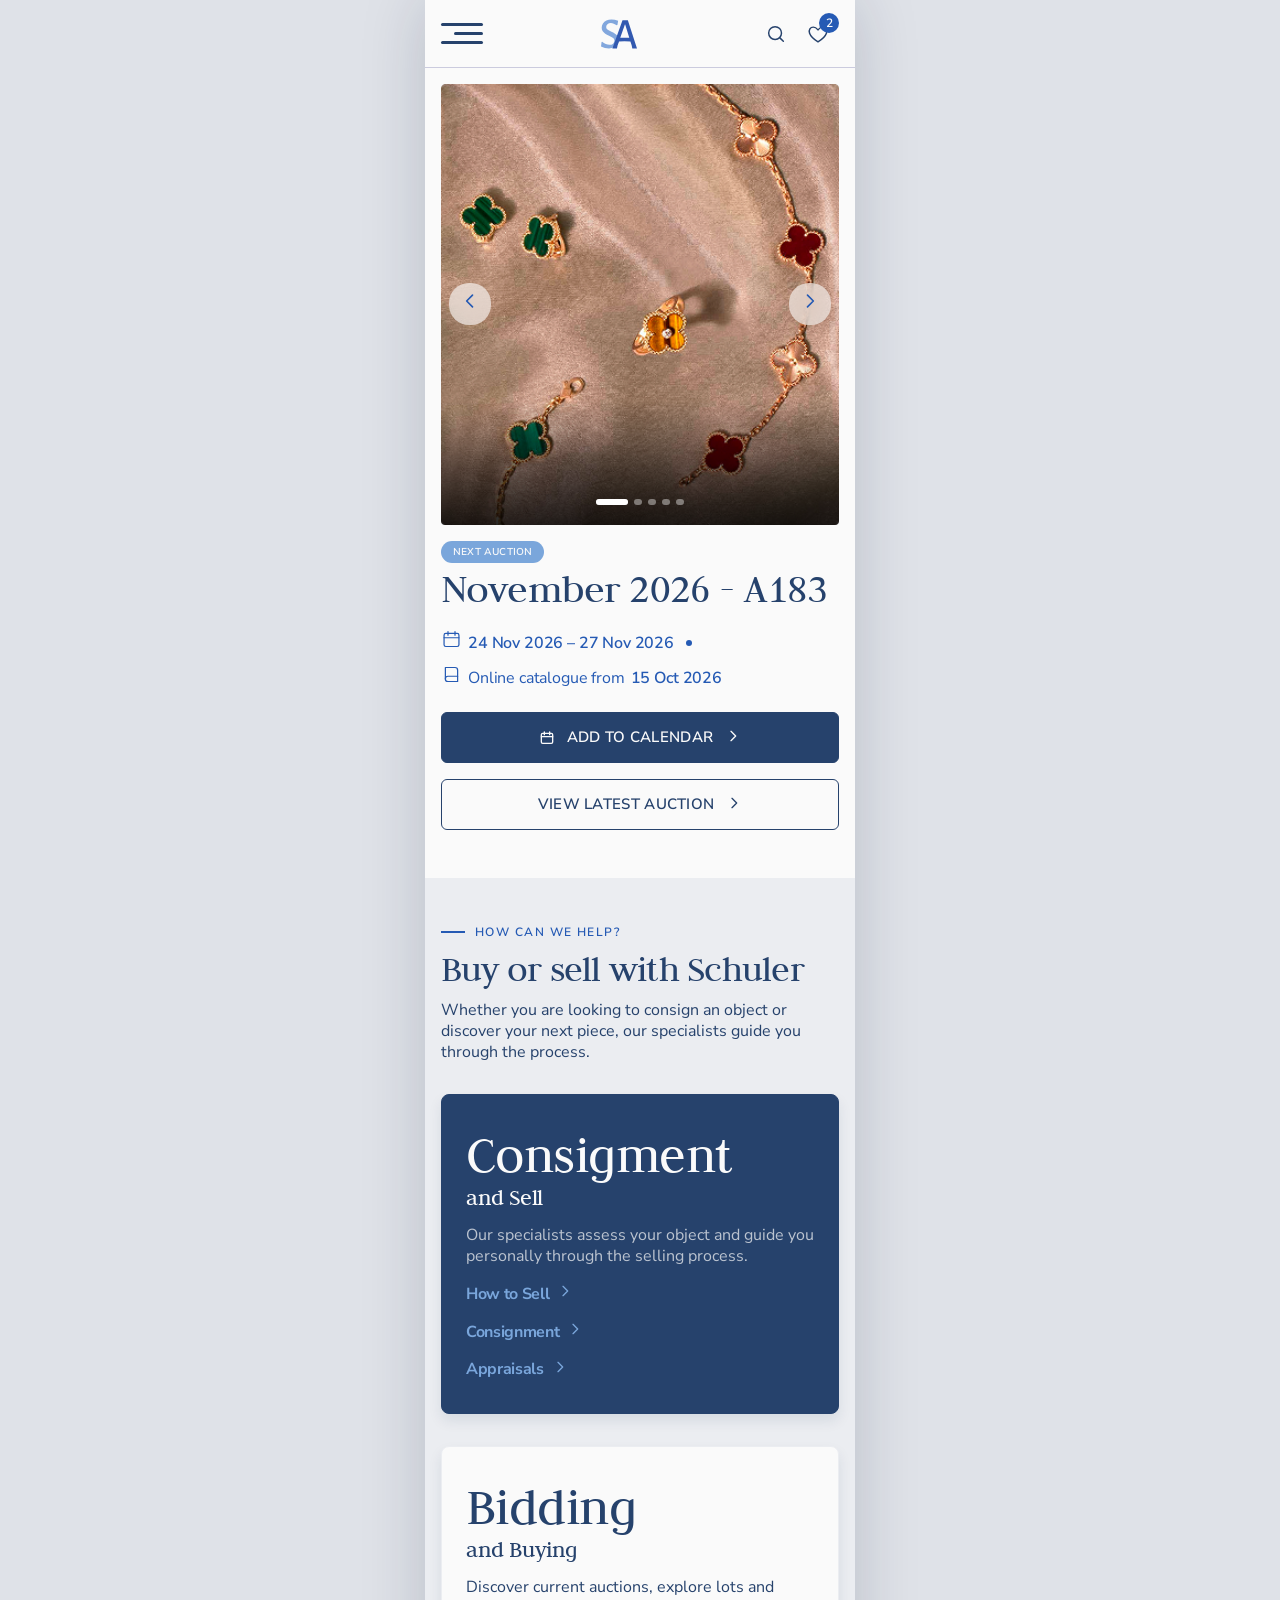
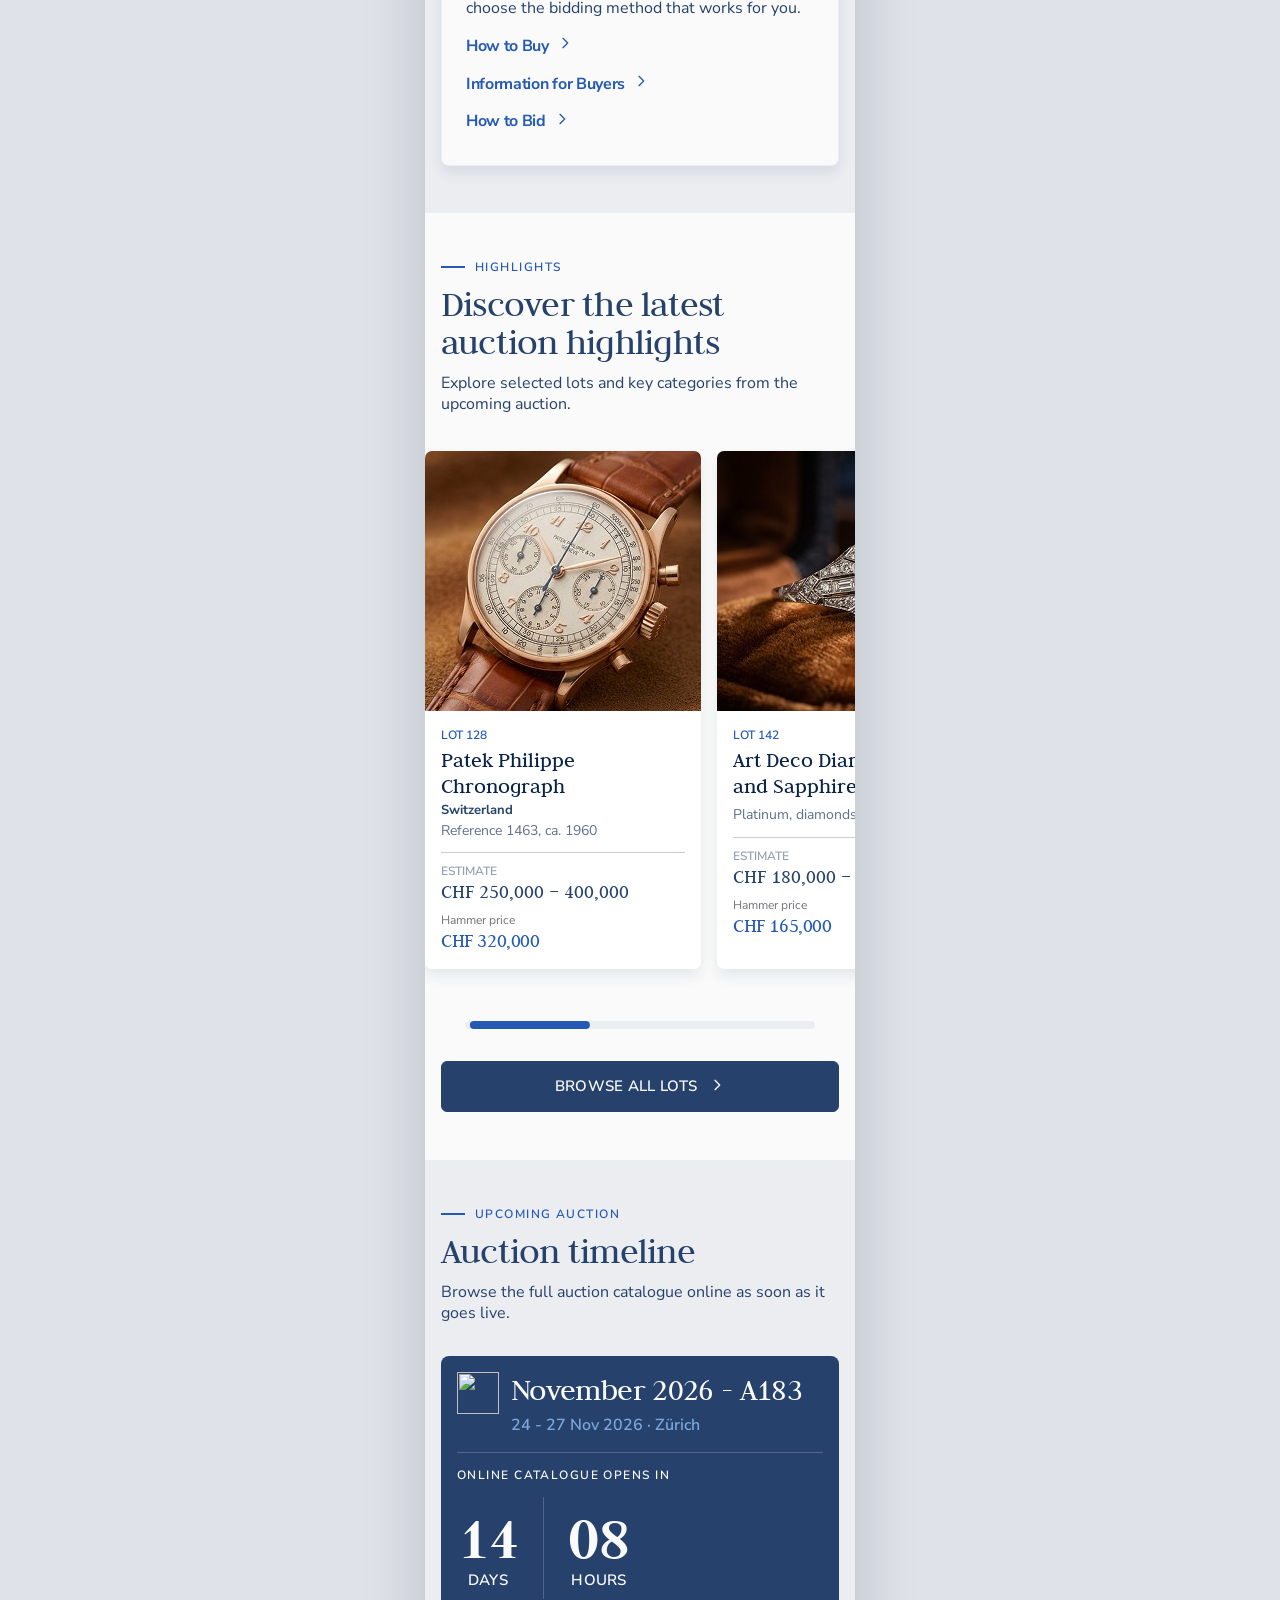
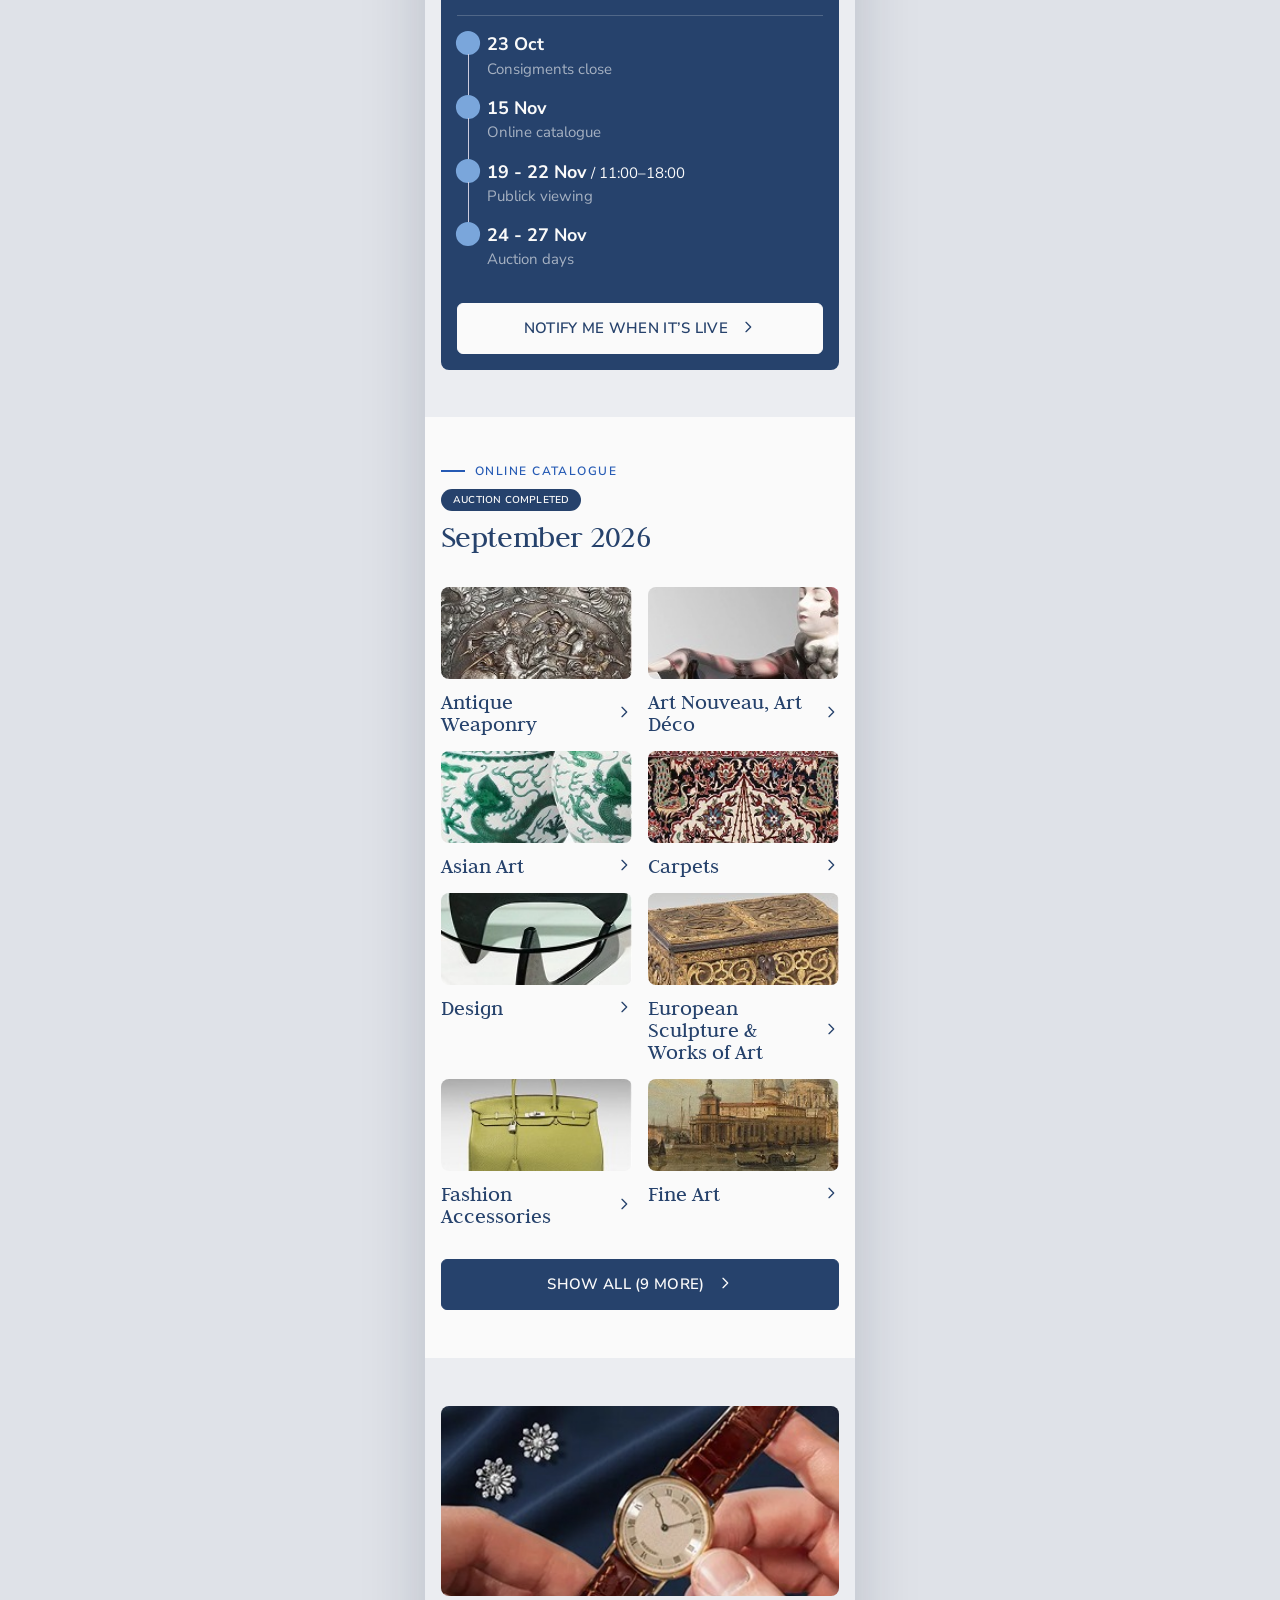
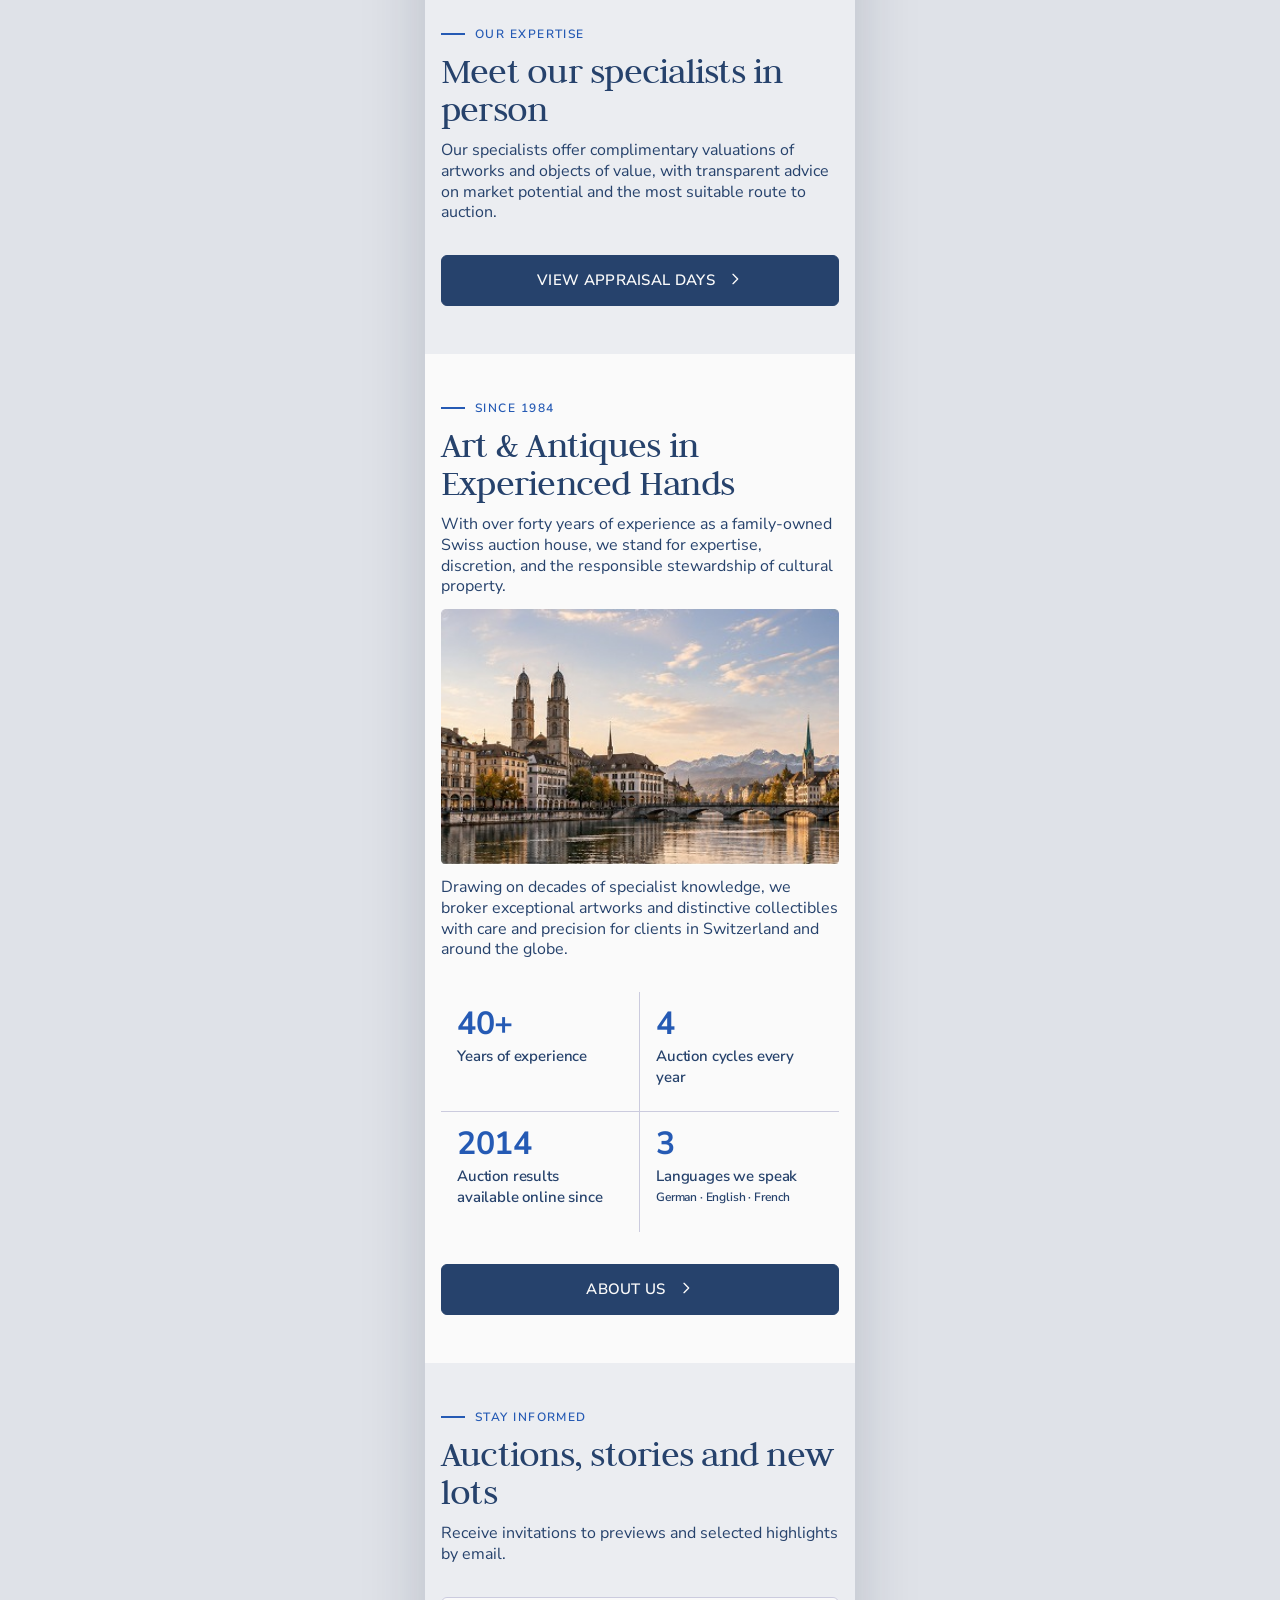
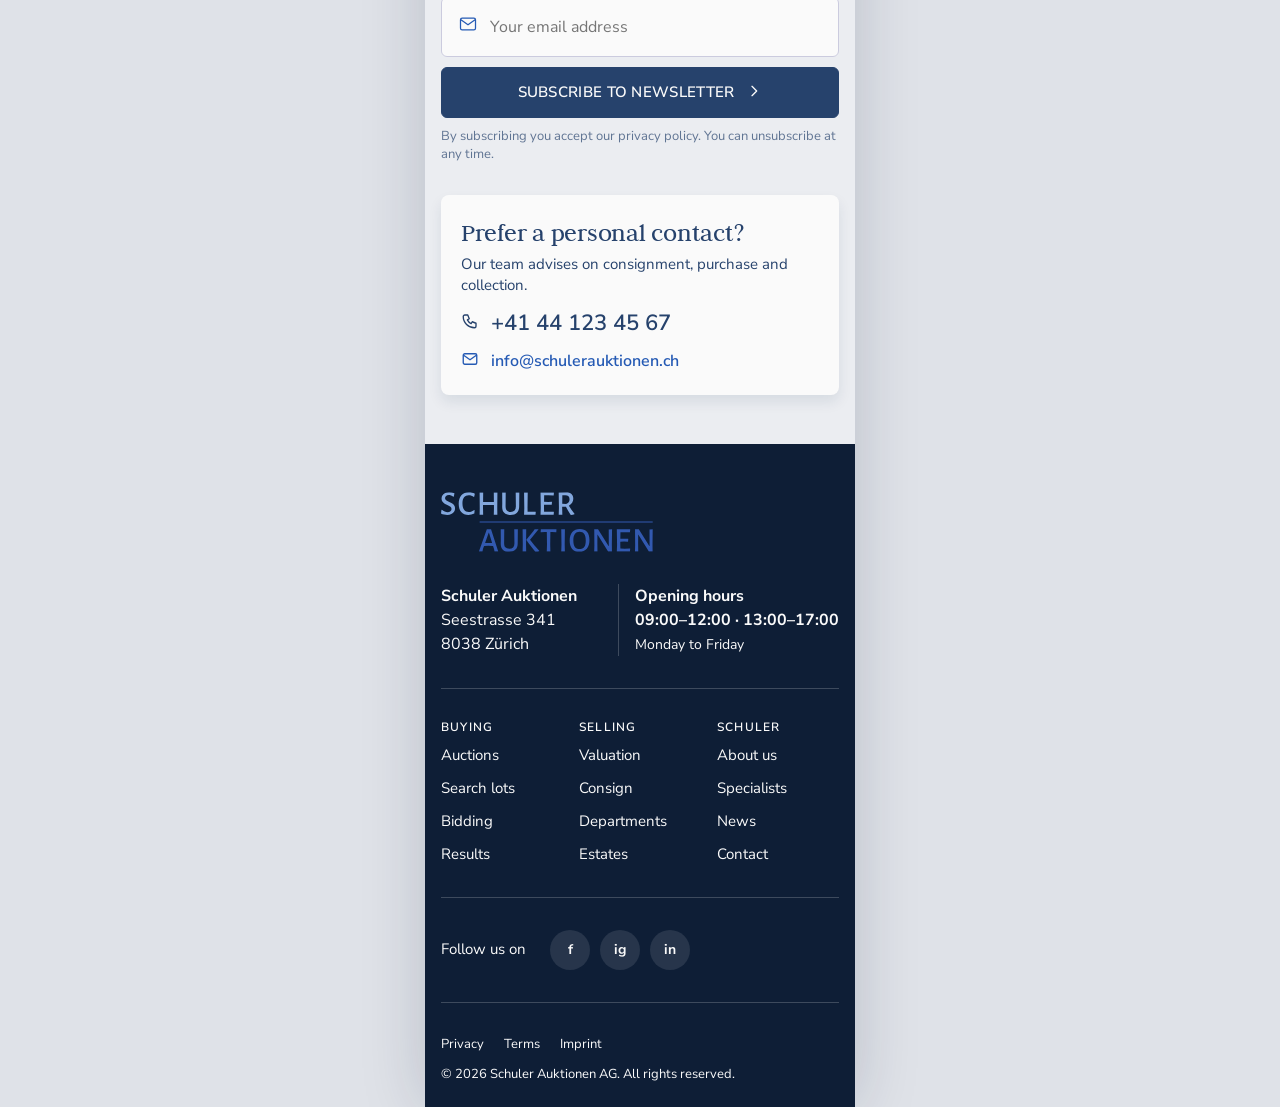
==== commit 6f88d074: "Add files via upload" ====
--- a/index.html
+++ b/index.html
@@ -15,7 +15,7 @@
 
   <!-- HERO -->
   <section class="hero">
-    <div class="slider" data-slider data-auto>
+    <div class="slider" data-slider="blinds">
       <div class="slides">
         <div><img src="assets/hero-1.jpg" alt="Van Cleef &amp; Arpels jewellery"></div>
         <div><img src="assets/hero-2.jpg" alt="Vintage wristwatch" loading="lazy"></div>
--- a/styles.css
+++ b/styles.css
@@ -438,3 +438,77 @@
 /* Tartalom nélküli elemek: látszanak, de nem kattinthatók */
 a:not([href]){cursor:default}
 a.btn:not([href]),a.link:not([href]),a.dl:not([href]),.mn .subin a:not([href]),.footer a:not([href]),.pinfo a.u:not([href]){pointer-events:none}
+
+/* ---------- Bottom sheetek ---------- */
+.sheet-lock,.sheet-lock body{overflow:hidden}
+.sheet-wrap{position:fixed;inset:0;z-index:200;display:flex;justify-content:center;align-items:flex-end}
+.sheet-wrap[hidden]{display:none}
+.sheet-bd{position:absolute;inset:0;background:rgba(16,40,73,.45);opacity:0;transition:opacity .35s}
+.sheet{position:relative;width:100%;max-width:430px;max-height:88vh;display:flex;flex-direction:column;gap:18px;background:#fff;border-radius:18px 18px 0 0;padding:12px 20px calc(30px + env(safe-area-inset-bottom,0px));transform:translateY(100%);transition:transform .45s var(--ease);box-shadow:0 -10px 40px rgba(16,40,73,.18)}
+.sheet-wrap.open .sheet-bd{opacity:1}
+.sheet-wrap.open .sheet{transform:none}
+.sh-head{display:flex;flex-direction:column;gap:16px;flex:none}
+.sh-handle{display:block;width:44px;height:4px;border-radius:40px;background:var(--line)}
+.sh-row{display:flex;align-items:center;justify-content:space-between;gap:12px}
+.sh-row h2{font:400 30px/1 var(--serif);color:var(--navy)}
+.sh-x{width:44px;height:44px;flex:none;border:1px solid var(--line);border-radius:40px;display:grid;place-items:center;color:var(--navy);transition:border-color .3s,background .3s}
+.sh-x:hover{border-color:var(--blue)}
+.sh-x svg{width:18px;height:18px;fill:none;stroke:currentColor;stroke-width:1.8;stroke-linecap:round}
+.sh-body{overflow-y:auto;display:flex;flex-direction:column;gap:18px;min-height:0;margin:0 -20px;padding:0 20px;overscroll-behavior:contain}
+.chips{display:flex;flex-wrap:wrap;gap:8px}
+.chips:empty{display:none}
+.chip{display:flex;align-items:center;gap:7px;min-height:34px;padding:0 11px;border-radius:40px;background:#e8eff9;color:var(--blue);font:700 12px/1 var(--sans)}
+.chip button{display:grid;place-items:center;width:16px;height:16px}
+.chip svg{width:13px;height:13px;fill:none;stroke:currentColor;stroke-width:2;stroke-linecap:round}
+.fg{display:flex;flex-direction:column;gap:10px}
+.fg h3{font:400 23px/1.2 var(--serif);color:var(--navy)}
+.sh-hr{border:0;border-top:1px solid var(--line);width:100%;flex:none}
+.chk{display:flex;align-items:center;gap:12px;min-height:44px;width:100%;text-align:left;font:500 15px/1.2 var(--sans);color:var(--navy)}
+.chk i{width:22px;height:22px;flex:none;border:1px solid var(--line);border-radius:4px;background:#fff;display:grid;place-items:center;transition:background .25s,border-color .25s}
+.chk i svg{width:14px;height:14px;fill:none;stroke:#fff;stroke-width:2.6;stroke-linecap:round;stroke-linejoin:round;opacity:0;transform:scale(.5);transition:opacity .2s,transform .3s var(--ease)}
+.chk span{flex:1;min-width:0}
+.chk em{font:400 12px/1 var(--sans);color:#64646e}
+.chk.on i{background:var(--blue);border-color:var(--blue)}
+.chk.on i svg{opacity:1;transform:none}
+.chk.on span{font-weight:700}
+.est{display:flex;gap:12px}
+.est label,.fld{display:flex;flex-direction:column;gap:6px;flex:1;min-width:0}
+.est b,.fld b{font:700 12px/1 var(--sans);color:var(--navy)}
+.est input,.fld input{min-height:48px;padding:0 14px;border:1px solid var(--line);border-radius:6px;background:#fff;font:400 14px/1 var(--sans);color:var(--navy);width:100%;min-width:0}
+.est input:focus,.fld input:focus{outline:0;border-color:var(--blue)}
+.sorts{display:flex;flex-direction:column}
+.sopt{display:flex;align-items:center;gap:12px;min-height:54px;width:100%;text-align:left;border-bottom:1px solid var(--line);font:500 15px/1.2 var(--sans);color:var(--navy)}
+.sopt span{flex:1}
+.rd{width:22px;height:22px;flex:none;border:1.5px solid var(--line);border-radius:40px;display:grid;place-items:center;transition:border-color .25s}
+.rd::after{content:"";width:10px;height:10px;border-radius:40px;background:var(--blue);transform:scale(0);transition:transform .3s var(--ease)}
+.sopt.on{color:var(--blue);font-weight:700}
+.sopt.on .rd{border-color:var(--blue)}.sopt.on .rd::after{transform:none}
+.sopt em{display:grid;width:18px;height:18px;color:var(--blue)}
+.sopt em svg{width:18px;height:18px;fill:none;stroke:currentColor;stroke-width:2.2;stroke-linecap:round;stroke-linejoin:round}
+.fav-sheet{padding-bottom:calc(26px + env(safe-area-inset-bottom,0px))}
+.fav-msg{display:flex;flex-direction:column;gap:8px}
+.fav-msg b{font:700 16px/1.2 var(--sans)}
+.fav-msg p{font:400 14px/1.4 var(--sans);color:#64646e}
+.fav-create{display:flex;align-items:center;justify-content:center;min-height:42px;font:700 14px/1 var(--sans);color:var(--blue)}
+.fav-cont{display:flex;align-items:center;justify-content:center;gap:8px;min-height:44px;border-top:1px solid var(--line);font:700 14px/1 var(--sans);color:var(--navy)}
+.fav-cont svg{width:16px;height:16px;fill:none;stroke:currentColor;stroke-width:2;stroke-linecap:round;stroke-linejoin:round}
+.fav-sheet .btn{text-transform:uppercase}
+.fav-sheet a:not([href]){pointer-events:none}
+.ctl .cnt[hidden]{display:none}
+@media (prefers-reduced-motion:reduce){.sheet,.sheet-bd{transition:none}}
+
+/* Hero – lamellás váltás */
+[data-slider="blinds"] .slides{display:block;position:relative;transform:none!important;transition:none}
+[data-slider="blinds"] .slides>*{position:absolute;inset:0;flex:none}
+[data-slider="blinds"] .slides>*::after{display:none}
+[data-slider="blinds"] .slides img{transition:none;transform:none!important}
+[data-slider="blinds"]::after{content:"";position:absolute;inset:0;z-index:20;pointer-events:none;background:linear-gradient(to bottom,transparent 71.75%,rgba(0,0,0,.6))}
+[data-slider="blinds"] .arrows,[data-slider="blinds"] .dots{z-index:30}
+[data-slider="blinds"] .strip{position:absolute;top:0;bottom:0;overflow:hidden;z-index:3}
+[data-slider="blinds"] .strip img{position:absolute;top:0;height:100%;max-width:none;object-fit:cover;transition:none}
+[data-slider="blinds"] .dots i{position:relative;overflow:hidden;opacity:1;background:rgba(255,255,255,.4)}
+[data-slider="blinds"] .dots i::after{content:"";position:absolute;inset:0;background:#fff;transform:scaleX(0);transform-origin:0 50%}
+[data-slider="blinds"] .dots i.on::after{transform:scaleX(1);animation:dotfill var(--dur,5.2s) linear}
+[data-slider="blinds"].paused .dots i.on::after{animation-play-state:paused}
+@keyframes dotfill{from{transform:scaleX(0)}to{transform:scaleX(1)}}
+@media (prefers-reduced-motion:reduce){[data-slider="blinds"] .dots i.on::after{animation:none}}
